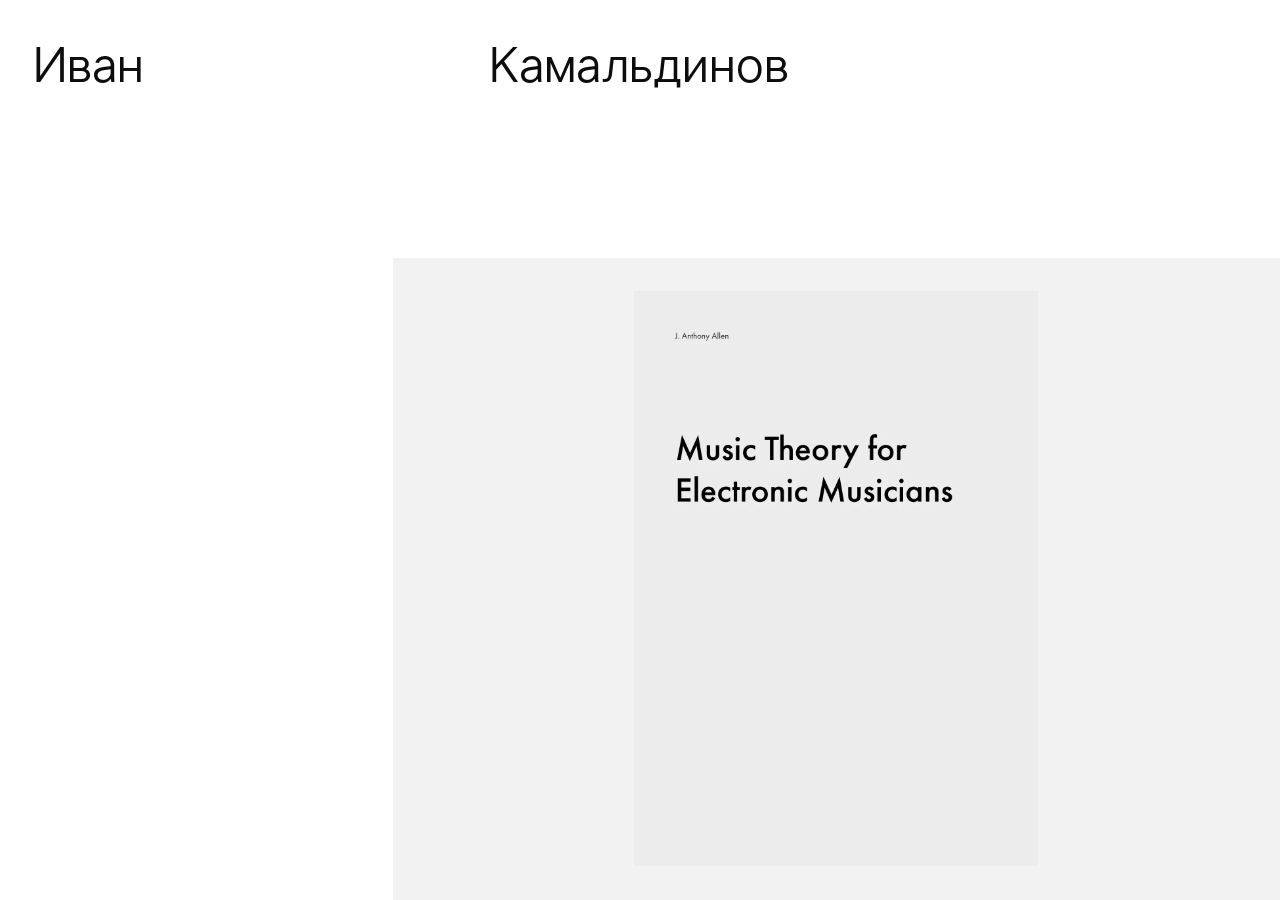
==== index.html @ c41675a8 "Refresh Popolam full-height Safari gallery layout on all devices" ====
<!doctype html>
<html lang="ru">
<head>
  <meta charset="utf-8">
  <meta name="viewport" content="width=device-width, initial-scale=1, viewport-fit=cover">
  <meta name="description" content="Иван Камальдинов — коммуникационный дизайнер. Реклама, айдентика, издания и презентации.">
  <meta name="theme-color" content="#ffffff">
  <title>Иван Камальдинов — портфолио</title>
  <link rel="preload" href="./fonts/LTSuperior-Regular.otf" as="font" type="font/otf" crossorigin>
  <link rel="stylesheet" href="./portfolio.css?v=blend-1">
  <link rel="stylesheet" href="./brandbooks.css?v=1">
  <link rel="stylesheet" href="./opening.css?v=contrast-2">
  <link rel="stylesheet" href="./gallery-transitions.css?v=popolam-fullpage-1">
  <script type="module" src="./portfolio.js?v=popolam-code-2"></script>
</head>
<body>
  <main class="portfolio" id="portfolio" data-view="home" data-opening="reel">
    <figure class="image-field" aria-label="Изображения проектов">
      <div class="opening-reel" aria-hidden="true"></div>
      <div class="gallery-progress" aria-hidden="true"><div class="gallery-progress-fill"></div></div>
    </figure>
    <header>
      <h1 class="name"><span class="given-name"><span>Иван</span></span> <span class="family-name"><span>Камальдинов</span></span></h1>
      <h1 class="project-title" id="project-title" tabindex="-1" inert></h1>
      <div class="top-action">
        <button class="cv-button" type="button" aria-haspopup="dialog" aria-controls="cv"><span>CV</span></button>
        <button class="detail-back" type="button" data-back inert>Назад</button>
      </div>
    </header>
    <p class="intro" id="intro">Коммуникационный дизайнер с опытом работы более 15 лет. Разрабатываю рекламу, айдентику, цифровые и печатные продукты.
Визуальный стиль, иерархия и системы, которые работают на любых носителях — от книжного разворота до рекламного щита.</p>

    <div class="caption" id="caption">
      <a class="caption-link" id="caption-link" hidden>
        <span id="slide-category"></span>
        <span id="slide-title"></span>
      </a>
    </div>
    <div class="carousel-controls" aria-label="Карусель">
      <div class="slide-counter" role="status" aria-live="polite" aria-atomic="true" aria-label="Номер изображения">
        <span class="counter-window"><span class="counter-number">01</span></span><span class="counter-divider">/</span><span class="counter-total">15</span>
      </div>
      <div class="carousel-arrows">
        <button type="button" data-step="-1" aria-label="Предыдущее изображение">←</button>
        <button type="button" data-step="1" aria-label="Следующее изображение">→</button>
      </div>
    </div>
    <span id="slide-status" class="visually-hidden" aria-live="polite"></span>

    <nav class="categories menu" id="categories" aria-label="Разделы портфолио"></nav>
    <nav class="formats menu" id="formats" aria-label="Форматы" inert></nav>
    <nav class="projects menu" id="projects" aria-label="Проекты" inert></nav>
    <div class="project-info" id="project-info" inert>
      <p id="project-description"></p>
      <a id="project-source" target="_blank" rel="noopener noreferrer" hidden>Открыть оригинал ↗</a>
    </div>
    <section id="brandbook" class="brandbook" aria-label="Страницы брендбука" hidden>
      <div class="book-stage">
        <button type="button" class="book-neighbor" data-book-step="-1" aria-label="Предыдущая страница"><span aria-hidden="true">←</span></button>
        <button type="button" class="book-page" aria-label="Увеличить страницу"></button>
        <button type="button" class="book-neighbor" data-book-step="1" aria-label="Следующая страница"><span aria-hidden="true">→</span></button>
      </div>
      <div class="book-tools">
        <output class="book-counter" aria-label="Страница" aria-live="polite"></output>
        <button class="book-enlarge" type="button">Увеличить ↗</button>
      </div>
      <nav class="book-strip" aria-label="Все страницы брендбука"></nav>
    </section>
  </main>

  <dialog class="book-zoom" id="book-zoom" aria-label="Увеличенная страница">
    <form method="dialog"><button type="submit" autofocus>Закрыть ×</button></form>
  </dialog>

  <dialog id="cv" aria-labelledby="cv-title">
    <h2 id="cv-title">Иван Камальдинов</h2>
    <p>Коммуникационный дизайнер. Более 15 лет в дизайне.</p>
    <p>Айдентика, наружная и цифровая реклама, издания, презентации.</p>
    <form method="dialog"><button type="submit" autofocus>Закрыть</button></form>
  </dialog>
</body>
</html>
---- portfolio.css ----
@font-face {
  font-family: 'LT Superior';
  src: url('./fonts/LTSuperior-Regular.otf') format('opentype');
  font-weight: 400;
  font-display: swap;
}

:root {
  color-scheme: light;
  font-family: 'LT Superior', Arial, sans-serif;
  color: #0d0d0d;
  background: #fff;
  --ease: cubic-bezier(.22, 1, .36, 1);
  --move: 760ms var(--ease);
  --fade: 560ms ease;
}

*, *::before, *::after { box-sizing: border-box; }
html, body { margin: 0; width: 100%; height: 100%; overflow: hidden; }
h1, h2, p, figure { margin: 0; }
button, a { color: inherit; font: inherit; }
button {
  padding: 0;
  border: 0;
  background: none;
}
button, a[href] { cursor: pointer; -webkit-tap-highlight-color: transparent; }
html[data-input="touch"] :focus-visible { outline: none; }
:focus-visible { outline: 1px solid currentColor; outline-offset: 3px; }

.portfolio {
  --gutter: 2.604167%;
  --second: 8.984375%;
  --surname: 49.92%;
  --right: 91.796875%;
  --header-y: 4.62963%;
  --intro-y: 35.324074%;
  --nav-y: 66.064815%;
  --column: 5.598958%;
  --projects-width: 11.953125%;
  --format-shift: -6.380208vw;
  --intro-width: 18.333333%;
  --shift: clamp(18px, 3vw, 100px);
  position: relative;
  isolation: isolate;
  width: 100%;
  height: 100dvh;
  overflow: clip;
  font-size: min(.625vw, 1.111111dvh);
  line-height: 1.2;
}

.image-field {
  position: absolute;
  z-index: -1;
  inset: 28.703704% 0 0 30.729167%;
  overflow: hidden;
  background: #f2f2f2;
  transition: inset 1000ms var(--ease);
}
.slide {
  position: absolute;
  inset: 0;
  width: 100%;
  height: 100%;
  opacity: 0;
  transition: opacity 1200ms ease;
}
.slide.is-current { opacity: 1; z-index: 1; }
.project-cover {
  --media-inset: clamp(16px, 2.604167vw, 100px);
  display: grid;
  place-items: center;
  isolation: isolate;
  overflow: hidden;
  padding: var(--media-inset);
  background: #f2f2f2;
}
/* Mirror the mobile treatment on desktop: every project paints a soft,
   edge-to-edge enlarged version of its own artwork behind the real cover. */
.project-cover::before {
  content: '';
  position: absolute;
  z-index: 0;
  inset: -32px;
  pointer-events: none;
  background: var(--preview) center / cover no-repeat;
  filter: blur(32px) brightness(.88) saturate(.83);
  transform: scale(1.04);
}
.project-cover img {
  display: block;
  width: 100%;
  height: 100%;
  min-width: 0;
  min-height: 0;
  object-fit: contain;
  position: relative;
  z-index: 1;
}
.color-slide { background-color: #f1e5d6; }
.slide[data-category="advertising"] { background-color: #dce8f9; }
.slide[data-category="identity"] { background-color: #eadff5; }
.slide[data-category="editions"] { background-color: #e7ead6; }
.slide[data-category="presentations"] { background-color: #f4dfcf; }
.slide[data-category="pets"] { background-color: #f6e1e8; }
.image-field::after {
  position: absolute;
  z-index: 2;
  inset: 0;
  pointer-events: none;
  content: '';
  background: linear-gradient(90deg, rgb(255 255 255 / .93), transparent 70%),
    linear-gradient(180deg, rgb(255 255 255 / .74), transparent 28%);
  opacity: 0;
  transition: opacity var(--move);
}
[data-view="detail"] .image-field { inset: 0; }
[data-view="detail"] .image-field:has(.project-cover.is-current)::after { opacity: 1; }

.name, .project-title, .top-action {
  font-size: min(3.90625vw, 6.944444dvh);
  line-height: 1.13;
  font-weight: 400;
}
.given-name, .family-name, .project-title, .top-action {
  position: absolute;
  top: var(--header-y);
}
.given-name { left: var(--gutter); }
.family-name { left: var(--surname); text-align: center; translate: -50% 0; }
.top-action { right: var(--gutter); }
.top-action button {
  display: block;
  text-decoration: underline;
  text-decoration-thickness: .045em;
  text-underline-offset: .12em;
}
.cv-button span { text-decoration: underline; text-decoration-thickness: .045em; text-underline-offset: .12em; }
.detail-back { position: absolute; top: 0; right: 0; }
.project-title {
  left: var(--gutter);
  right: 21.71875%;
  font-size: min(3.90625vw, 6.944444dvh);
  overflow-wrap: anywhere;
}
.name, .cv-button, .intro, .caption, .carousel-controls, .menu, .project-title, .project-info, .detail-back {
  transition: transform var(--move), opacity var(--fade);
}
.given-name span, .family-name span, .cv-button span { display: inline-block; }
[data-starting] .given-name span, [data-starting] .family-name span, [data-starting] .cv-button span {
  animation: reveal-heading 1200ms var(--ease) both;
}
[data-starting] .family-name span { animation-delay: 350ms; }
[data-starting] .cv-button span { animation-delay: 700ms; }
@keyframes reveal-heading {
  from { opacity: 0; transform: translateX(var(--shift)); }
  to { opacity: 1; transform: translateX(0); }
}

.intro, .caption, .carousel-controls, .menu, .project-info {
  position: absolute;
  font-size: inherit;
}
.intro, .project-info { width: var(--intro-width); left: var(--gutter); }
.intro { top: var(--intro-y); }
.intro-mobile-copy { display: none; }
[data-advertising-list] .intro { white-space: pre-line; }
.caption {
  top: var(--intro-y);
  left: var(--right);
  right: var(--gutter);
  overflow-wrap: anywhere;
}
.caption span { display: block; }
.caption-link { text-decoration: none; }
.carousel-controls {
  top: var(--nav-y);
  left: var(--right);
  display: flex;
  align-items: center;
  gap: .22em;
}
.carousel-controls button {
  display: grid;
  place-items: center;
  min-height: 1.2em;
  min-width: 1.1em;
  transition: opacity 180ms ease;
}
.carousel-controls button:enabled:hover { opacity: .55; }
.carousel-controls button:disabled { cursor: default; }

.menu, .project-info {
  top: var(--nav-y);
  bottom: 4.62963%;
  overflow: auto;
  scrollbar-width: none;
  overscroll-behavior: contain;
}
.menu::-webkit-scrollbar, .project-info::-webkit-scrollbar { display: none; }
.menu { display: flex; flex-direction: column; align-items: flex-start; width: var(--column); }
.menu a, .menu button {
  display: block;
  flex: none;
  text-align: left;
  text-decoration: none;
  max-width: 100%;
  overflow-wrap: anywhere;
}
.menu a {
  text-decoration: underline;
  text-decoration-color: transparent;
  text-decoration-thickness: max(1px, .022em);
  text-underline-offset: .16em;
  transition: text-decoration-color 240ms ease, color 240ms ease;
}
.menu a:hover, .menu a:focus-visible, .menu a[aria-current] { text-decoration-color: currentColor; }
.menu .section-back {
  opacity: 0;
  transform: translateX(var(--shift));
  transition: opacity var(--fade), transform var(--move), text-decoration-color 240ms ease;
}
[data-view="projects"] .section-back { opacity: 1; transform: translateX(0); }
.menu :focus-visible { outline-offset: -1px; }
.categories { left: var(--gutter); }
.formats, .projects { left: var(--second); }
.projects { width: var(--projects-width); }
.project-info { left: var(--gutter); }
.project-info a { display: inline-block; margin-top: .4em; text-underline-offset: .14em; }

[inert] { pointer-events: none; }
[hidden] { display: none !important; }

.formats, .projects, .project-info, .project-title, .detail-back {
  opacity: 0;
  transform: translateX(var(--shift));
}
[data-view="formats"] .formats, [data-view="projects"] .projects,
[data-view="detail"] .project-info, [data-view="detail"] .project-title, [data-view="detail"] .detail-back {
  opacity: 1;
  transform: translateX(0);
}
[data-view="projects"]:not([data-direct]) .categories, [data-view="detail"] .categories {
  opacity: 0;
  transform: translateX(-130%);
}
[data-view="projects"] .formats {
  opacity: 1;
  transform: translateX(var(--format-shift));
}
[data-view="detail"] .formats, [data-view="detail"] .projects {
  opacity: 0;
  transform: translateX(calc(-1 * var(--second) - 110%));
}
[data-view="detail"] .name, [data-view="detail"] .cv-button, [data-view="detail"] .intro {
  opacity: 0;
  transform: translateX(calc(-1 * var(--shift)));
  pointer-events: none;
}
[data-view="detail"] .caption {
  opacity: 0;
  transform: translateX(var(--shift));
  pointer-events: none;
}
[data-view="projects"][data-direct] .formats { opacity: 0; }
.visually-hidden { position: absolute; width: 1px; height: 1px; padding: 0; overflow: hidden; clip-path: inset(50%); white-space: nowrap; }
dialog { max-width: min(90vw, 480px); padding: 1.5rem; border: 1px solid currentColor; color: inherit; }
dialog::backdrop { background: rgb(0 0 0 / .24); }
dialog h2 { font-weight: 400; margin-bottom: .65em; }
dialog button { margin-top: 1.2em; text-decoration: underline; }

@media (max-aspect-ratio: 1/1) {
  .portfolio {
    /* 390 × 844 reference. Raise the bottom menu on short screens. */
    --gutter: 5.128205%;
    --second: 51.538462%;
    --header-y: max(2.843602%, env(safe-area-inset-top));
    --intro-y: max(13.507109%, calc(env(safe-area-inset-top) + 4.65em));
    --nav-y: min(88.981043%, calc(100% - 6.25em - max(16px, env(safe-area-inset-bottom))));
    --image-top: max(24.170616%, calc(var(--intro-y) + 7.5em));
    --image-end: min(86.492891%, calc(var(--nav-y) - 1.5em));
    --caption-y: clamp(var(--image-top), 66.706161%, calc(var(--image-end) - 3.8em));
    --column: 43.333333%;
    --projects-width: 43.333333%;
    --format-shift: -46.410257vw;
    --intro-width: 89.74359%;
    font-size: clamp(11px, 3.076923vw, 16px);
    line-height: 1.25;
  }
  .name, .top-action { font-size: clamp(19px, 6.153846vw, 32px); }
  .intro-desktop-copy { display: none; }
  .intro-mobile-copy { display: inline; white-space: pre-line; }
  [data-view="detail"] {
    --nav-y: min(83.412322%, calc(100% - 6em - max(16px, env(safe-area-inset-bottom))));
    font-size: clamp(13px, 3.846154vw, 18px);
  }
  .project-title, [data-view="detail"] .top-action { font-size: clamp(22px, 7.692308vw, 40px); }
  .project-title { right: 36%; line-height: 1.2333; }
  .intro {
    white-space: normal;
    max-height: calc(var(--image-top) - var(--intro-y) - .7em);
    overflow: auto;
    scrollbar-width: none;
  }
  [data-advertising-list] .intro { white-space: normal; }
  .image-field { inset: var(--image-top) 0 calc(100% - var(--image-end)) 0; }
  .project-cover { padding: 0; }
  .project-cover::before {
    inset: -24px;
    filter: blur(20px) brightness(.92) saturate(.75);
  }
  .portfolio:not([data-view="detail"]) .project-cover img {
    position: absolute;
    inset: auto 0 0;
    width: 100%;
    height: 88%;
    object-position: center bottom;
  }
  .portfolio:not([data-view="detail"]) .project-cover[data-orientation="wide"] img {
    left: auto;
    width: 86%;
    height: 86%;
    object-fit: cover;
    object-position: left bottom;
  }
  .image-field::after {
    background: linear-gradient(0deg, rgb(255 255 255 / .95), transparent 44%, transparent 69%, rgb(255 255 255 / .8));
  }
  .caption {
    top: var(--caption-y);
    left: var(--gutter);
    right: calc(100% - var(--second) + .5em);
  }
  .carousel-controls {
    top: var(--caption-y);
    left: var(--second);
    right: auto;
    font-size: 1.25em;
    gap: .16em;
  }
  [data-view="detail"] .carousel-controls {
    top: 66.706161%;
    left: auto;
    right: var(--gutter);
    font-size: inherit;
  }
  .carousel-controls button {
    min-width: 1em;
    position: relative;
  }
  .carousel-controls button::after {
    content: '';
    position: absolute;
    inset-block: -10px;
    inset-inline: -3px;
  }
  .menu, .project-info { bottom: max(2.5%, env(safe-area-inset-bottom)); }
  [data-view="detail"] .formats, [data-view="detail"] .projects { transform: translateX(-220%); }
}

@media (prefers-reduced-motion: reduce) {
  *, *::before, *::after { animation: none !important; transition: none !important; }
}

.name { position: absolute; inset: 0; pointer-events: none; }
.slide.is-outgoing { opacity: 1; }



.project-info { white-space: pre-line; }
[data-view="projects"] .projects { transition-delay: 140ms; }
[data-view="detail"] .project-title { transition-delay: 90ms; }
[data-view="detail"] .project-info { transition-delay: 170ms; }

.caption-link, .top-action button, dialog button {
  transition: color 240ms ease;
}
.top-action button { transition: transform var(--move), opacity var(--fade), color 240ms ease; }
@media (hover: hover) {
  .caption-link[href]:hover, .top-action button:hover, dialog button:hover { color: #585858; }
}
.caption-link #slide-title {
  text-decoration: underline;
  text-decoration-color: transparent;
  text-decoration-thickness: max(1px, .022em);
  text-underline-offset: .14em;
  transition: text-decoration-color 240ms ease;
}
.caption-link[href]:hover #slide-title { text-decoration-color: currentColor; }
---- brandbooks.css ----
[data-book] .image-field,
[data-book] .carousel-controls,
[data-book] .project-info { visibility: hidden; }

[data-book] { background: #f3f2ee; }
[data-book] .project-title,
[data-book] .top-action { font-size: clamp(26px, 3.2vw, 62px); }

.brandbook {
  --page-gap: clamp(12px, 2vw, 34px);
  position: absolute;
  inset: clamp(110px, 17dvh, 180px) var(--gutter) max(24px, env(safe-area-inset-bottom));
  display: grid;
  grid-template-rows: minmax(0, 1fr) auto auto;
  gap: 14px;
  font-size: 13px;
  animation: book-arrive 520ms var(--ease) both;
}
@keyframes book-arrive {
  from { opacity: .3; transform: translateY(14px); }
  to { opacity: 1; transform: translateY(0); }
}

.book-stage {
  display: grid;
  grid-template-columns: minmax(0, .21fr) minmax(0, 1fr) minmax(0, .21fr);
  grid-template-rows: minmax(0, 1fr);
  align-items: center;
  gap: var(--page-gap);
  min-height: 0;
  touch-action: pan-y pinch-zoom;
}
.book-page {
  display: grid;
  place-items: center;
  width: 100%;
  height: 100%;
  min-height: 0;
  min-width: 0;
  cursor: zoom-in;
}
.book-page img {
  display: block;
  width: auto;
  height: auto;
  max-width: 100%;
  max-height: 100%;
  min-height: 0;
  min-width: 0;
  object-fit: contain;
  box-shadow: 0 10px 28px rgb(30 26 15 / .16);
}
.book-neighbor {
  display: grid;
  place-items: center;
  gap: 10px;
  min-width: 0;
  color: #504d43;
  opacity: .62;
  transition: opacity 220ms ease, transform 280ms var(--ease);
}
.book-neighbor:disabled { visibility: hidden; }
.book-neighbor img {
  display: block;
  width: 100%;
  height: auto;
  aspect-ratio: 116 / 82;
  object-fit: contain;
  box-shadow: 0 3px 12px rgb(30 26 15 / .14);
}
.book-neighbor span { font-size: 18px; }
.book-neighbor:focus-visible { opacity: 1; }
@media (hover: hover) and (pointer: fine) {
  .book-neighbor:enabled:hover { opacity: 1; transform: translateY(-4px); }
}

.book-tools {
  display: grid;
  grid-template-columns: 1fr auto 1fr;
  align-items: center;
  padding-top: 4px;
}
.book-counter { grid-column: 2; font-variant-numeric: tabular-nums; color: #504d43; }
.book-enlarge {
  justify-self: end;
  min-height: 28px;
  text-decoration: underline;
  text-decoration-color: #807b6d;
  text-underline-offset: .22em;
}
.book-strip {
  position: relative;
  display: flex;
  justify-content: safe center;
  gap: 8px;
  padding: 8px 4px;
  overflow: auto hidden;
  overscroll-behavior-x: contain;
  scrollbar-width: thin;
  scrollbar-color: #aaa598 transparent;
}
.book-thumb {
  flex: 0 0 min(9vw, 88px);
  aspect-ratio: 116 / 82;
  background-image: var(--thumb-sheet);
  background-position: var(--thumb-x) var(--thumb-y);
  background-size: 600% calc(var(--thumb-rows) * 100%);
  border: 1px solid #d2cfc4;
  opacity: .65;
  transition: opacity 200ms ease;
}
.book-thumb[aria-current] {
  opacity: 1;
  outline: 1px solid #29271f;
  outline-offset: 3px;
}
.book-thumb:focus-visible { opacity: 1; }
@media (hover: hover) and (pointer: fine) {
  .book-thumb:hover { opacity: 1; }
}

.book-zoom {
  position: fixed;
  inset: 12px;
  width: calc(100% - 24px);
  height: calc(100% - 24px);
  max-width: none;
  max-height: none;
  padding: 0 16px 16px;
  overflow: auto;
  overscroll-behavior: contain;
  border: 0;
  background: #f3f2ee;
}
.book-zoom form {
  position: sticky;
  top: 0;
  left: 0;
  z-index: 1;
  width: max-content;
  padding: 8px 16px 10px 0;
  background: #f3f2ee;
}
.book-zoom form button { min-height: 36px; margin: 0; }
.book-zoom img { display: block; min-width: 1100px; width: 100%; height: auto; }

@media (max-aspect-ratio: 1/1) {
  [data-book] .project-title,
  [data-book] .top-action { font-size: clamp(22px, 7vw, 40px); }
  .brandbook {
    --page-gap: 6px;
    inset-block-start: max(104px, 15dvh);
    gap: 12px;
  }
  .book-stage { grid-template-columns: minmax(0, .13fr) minmax(0, 1fr) minmax(0, .13fr); }
  .book-neighbor { gap: 6px; min-height: 44px; }
  .book-thumb { flex-basis: 66px; }
}
@media (prefers-reduced-motion: reduce) {
  .brandbook { animation: none; }
}
---- opening.css ----
/* One-pixel timing line on the upper edge of the grey gallery field.
   The same element tracks both quick intro cuts and 5-second autoplay. */
.gallery-progress {
  position: absolute;
  z-index: 8;
  inset: 0 0 auto;
  height: 1px;
  opacity: 0;
  overflow: hidden;
  pointer-events: none;
}
.image-field[data-progress="running"] .gallery-progress { opacity: 1; }
.gallery-progress-fill {
  display: block;
  position: absolute;
  inset: 0;
  background: var(--gallery-ink, #111);
  transform-origin: left center;
  transform: scaleX(0);
  will-change: transform;
}
.portfolio[data-view="detail"] .gallery-progress,
.portfolio[data-book] .gallery-progress {
  opacity: 0 !important;
}

/* Home opening: the grey canvas and contained covers shrink for exactly 3s. */
.portfolio[data-opening="reel"] .image-field {
  inset: 0;
  transition: none;
}
.portfolio[data-opening="shrinking"] .image-field {
  transition: inset 3000ms cubic-bezier(.45, 0, .22, 1);
}
.opening-reel {
  position: absolute;
  inset: 0;
  z-index: 3;
  overflow: hidden;
  background: #f2f2f2;
  pointer-events: none;
  opacity: 1;
}
.opening-reel-image {
  position: absolute;
  inset: 0;
  display: block;
  box-sizing: border-box;
  width: 100%;
  height: 100%;
  padding: clamp(16px, 2.604167vw, 100px);
  object-fit: contain;
  object-position: center;
  opacity: 0;
  transition: opacity 90ms linear;
}
.opening-reel-image.is-active { opacity: 1; }
.portfolio[data-opening="settled"] .opening-reel {
  opacity: 0;
  transition: opacity 300ms ease;
}

/* Staggered choreography: 1 Ivan, 2 surname, 3 CV,
   4 description, 5 navigation. All reveal within the same 3s. */
.portfolio[data-opening] .given-name span,
.portfolio[data-opening] .family-name span,
.portfolio[data-opening] .cv-button span {
  opacity: 0;
  transform: translate3d(var(--shift), 0, 0);
  animation: none;
  transition: opacity 670ms ease, transform 850ms var(--ease);
}
.portfolio[data-opening] .intro,
.portfolio[data-opening] .categories {
  opacity: 0;
  transform: translate3d(clamp(28px, 4vw, 100px), 0, 0);
  pointer-events: none;
  transition: opacity 670ms ease, transform 850ms var(--ease);
}
.portfolio[data-opening].opening-show-given .given-name span,
.portfolio[data-opening].opening-show-family .family-name span,
.portfolio[data-opening].opening-show-cv .cv-button span,
.portfolio[data-opening].opening-show-description .intro,
.portfolio[data-opening].opening-show-navigation .categories {
  opacity: 1;
  transform: translate3d(0, 0, 0);
  pointer-events: auto;
}

/* The gallery-only caption and arrows remain hidden until the field lands. */
.portfolio[data-opening] .caption,
.portfolio[data-opening] .carousel-controls {
  opacity: 0;
  transform: translate3d(clamp(20px, 3vw, 80px), 0, 0);
  pointer-events: none;
  transition: opacity 500ms ease, transform 650ms var(--ease);
}
.portfolio[data-opening].opening-gallery-visible .caption,
.portfolio[data-opening].opening-gallery-visible .carousel-controls {
  opacity: 1;
  transform: translate3d(0, 0, 0);
  pointer-events: auto;
}

@media (max-aspect-ratio: 1/1) {
  .portfolio[data-opening="reel"] .image-field { inset: 0; }
  .opening-reel-image {
    inset: auto 0 0;
    padding: 0;
    width: 100%;
    height: 88%;
    object-fit: contain;
    object-position: center bottom;
  }
  .opening-reel-image[data-orientation="wide"] {
    left: auto;
    width: 86%;
    height: 86%;
    object-fit: cover;
    object-position: left bottom;
  }
}
@media (prefers-reduced-motion: reduce) {
  .portfolio[data-opening] .image-field,
  .portfolio[data-opening] .opening-reel,
  .portfolio[data-opening] .opening-reel-image,
  .portfolio[data-opening] .given-name span,
  .portfolio[data-opening] .family-name span,
  .portfolio[data-opening] .cv-button span,
  .portfolio[data-opening] .intro,
  .portfolio[data-opening] .categories,
  .portfolio[data-opening] .caption,
  .portfolio[data-opening] .carousel-controls {
    animation: none !important;
    transition: none !important;
  }
}
---- gallery-transitions.css ----
/* Subtle editorial "curtain" transitions: a new cover is uncovered while
   the old artwork recedes, with the neutral gallery surface staying still. */
.image-field .slide {
  transition: none;
}
.image-field .slide.is-current { z-index: 2; opacity: 1; }
.image-field .slide.is-outgoing { z-index: 1; opacity: 1; }

/* Gallery typography follows the body text. Navigation is a true
   two-row stack: number on top, arrows on the line below. */
.carousel-controls {
  display: flex;
  flex-direction: column;
  align-items: flex-start;
  justify-content: flex-start;
  gap: 0;
  overflow: visible;
}
.carousel-controls .slide-counter {
  position: relative;
  display: flex;
  align-items: baseline;
  white-space: nowrap;
  font-family: inherit;
  font-size: 1em;
  font-weight: 400;
  line-height: 1.2;
  font-variant-numeric: tabular-nums;
  pointer-events: none;
  letter-spacing: -.015em;
}
.carousel-arrows {
  display: flex;
  align-items: center;
  justify-content: flex-start;
  gap: .28em;
  margin-top: -.20em;
  font-size: 1em;
  line-height: 1.2;
}
.carousel-arrows button {
  line-height: 1.2;
}
.counter-window {
  display: inline-grid;
  position: relative;
  width: 2.15ch;
  height: 1.2em;
  overflow: hidden;
  vertical-align: bottom;
}
.counter-number {
  grid-area: 1 / 1;
  display: block;
  white-space: nowrap;
  line-height: 1.2;
}
.counter-divider { opacity: .52; padding-inline: .10em; }
.counter-total { opacity: .52; }

/* The timing line is part of the normal gallery only, not the intro reel. */
.portfolio[data-opening] .gallery-progress,
.portfolio[data-view="detail"] .gallery-progress,
.portfolio[data-book] .gallery-progress {
  opacity: 0 !important;
}
.portfolio[data-view="detail"] .slide-counter { display: none; }

@media (max-aspect-ratio: 1/1) {
  /* Mobile used to enlarge the entire control cluster to 1.25em.
     Keep the number at body size and enlarge only the arrows. */
  .carousel-controls { font-size: 1em; gap: 0; }
  .carousel-arrows { font-size: 1em; }
}

/* Complementary difference blending produced cyan/orange lettering on
   saturated covers. Ink is now strictly neutral black or white, selected
   once per image and shared with the 1px progress line. */
.portfolio:not([data-view="detail"]) .caption,
.portfolio:not([data-view="detail"]) .carousel-controls {
  color: var(--gallery-ink, #111);
  mix-blend-mode: normal;
  transition: color 240ms ease, opacity var(--fade), transform var(--move);
}
.portfolio:not([data-view="detail"]) .counter-divider,
.portfolio:not([data-view="detail"]) .counter-total {
  opacity: 1;
}
@media (hover: hover) {
  .portfolio:not([data-view="detail"]) .caption-link[href]:hover {
    color: inherit;
  }
}

/* The long-form AI infographic has its own crop-aware layout.
   Desktop: fit the complete main robot illustration inside the gallery.
   Mobile: match the Cyber Conflict Report's visible top/side boundaries.
   Both are deliberately taller than the grey field and bleed below it. */
.image-field {
  container-type: size;
}
@media (min-aspect-ratio: 1/1) {
  .portfolio:not([data-view="detail"]) .project-cover[data-feature="ai"] > img,
  .portfolio:not([data-view="detail"]) .opening-reel-image[data-feature="ai"] {
    --media-inset: clamp(16px, 2.604167vw, 100px);
    position: absolute;
    inset: auto;
    top: var(--media-inset);
    left: 50%;
    translate: -50% 0;
    width: 50%;
    width: min(50cqw, 82cqh);
    height: auto;
    min-width: 0;
    max-width: none;
    max-height: none;
    padding: 0;
    object-fit: contain;
    object-position: center top;
  }
}
@media (max-aspect-ratio: 1/1) {
  .portfolio:not([data-view="detail"]) .project-cover[data-feature="ai"] > img,
  .portfolio:not([data-view="detail"]) .opening-reel-image[data-feature="ai"] {
    position: absolute;
    inset: auto;
    top: 12%;
    top: 12cqh;
    left: 50%;
    translate: -50% 0;
    /* Cyber Report: 88% of field height at 1353:1750 aspect. */
    width: 69%;
    width: min(100cqw, 68.04cqh);
    height: auto;
    min-width: 0;
    max-width: none;
    max-height: none;
    padding: 0;
    object-fit: contain;
    object-position: center top;
  }
}

/* Popolam full-height Safari document.
   Keep the SAME rendered browser width as the former 1624x992 mockup; only
   the screenshot/document height grows. The gallery clips the overflowing
   document, instead of scaling it to fit the grey window. */
.project-cover[data-feature="popolam"]::before {
  display: none;
}
@media (min-aspect-ratio: 1/1) {
  .portfolio:not([data-view="detail"]) .project-cover[data-feature="popolam"] > img,
  .portfolio:not([data-view="detail"]) .opening-reel-image[data-feature="popolam"] {
    --media-inset: clamp(16px, 2.604167vw, 100px);
    position: absolute;
    inset: auto;
    top: var(--media-inset);
    left: 50%;
    translate: -50% 0;
    /* Prior object-fit:contain used min(content width, content height *
       1624/992). Recreate the exact ORIGINAL scale independently of the
       new full-page image height. */
    width: 100%;
    width: min(
      calc(100cqw - 2 * var(--media-inset)),
      calc((100cqh - 2 * var(--media-inset)) * 1.637096774)
    );
    height: auto;
    max-width: none;
    max-height: none;
    padding: 0;
    object-fit: contain;
    object-position: center top;
  }
}
@media (max-aspect-ratio: 1/1) {
  .portfolio:not([data-view="detail"]) .project-cover[data-feature="popolam"] {
    padding: 0;
  }
  .portfolio:not([data-view="detail"]) .project-cover[data-feature="popolam"] > img,
  .portfolio:not([data-view="detail"]) .opening-reel-image[data-feature="popolam"] {
    position: absolute;
    inset: auto;
    left: 15%;
    top: 14%;
    top: 14cqh;
    /* Previously 86% of field height with a 1624:992 aspect ratio.
       Set that SAME width rather than 86% height, so the browser now
       extends naturally past the bottom of the gallery. */
    width: 140.80645cqh;
    height: auto;
    max-width: none;
    max-height: none;
    padding: 0;
    object-fit: contain;
    object-position: left top;
  }
}
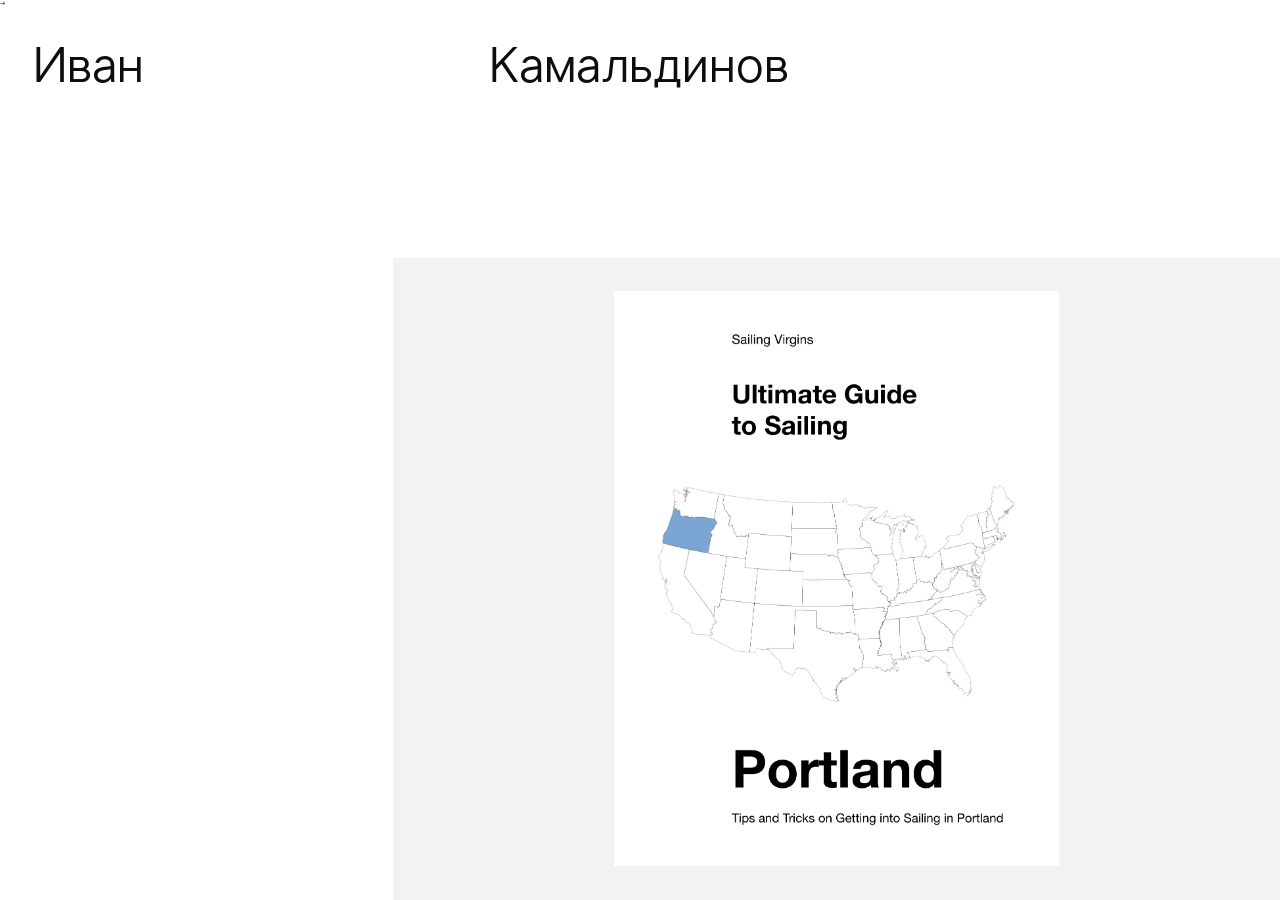
==== commit 9c313139: "Remove visible carousel arrows and make only underlined project client name a link" ====
--- a/index.html
+++ b/index.html
@@ -10,8 +10,9 @@
   <link rel="stylesheet" href="./portfolio.css?v=blend-1">
   <link rel="stylesheet" href="./brandbooks.css?v=1">
   <link rel="stylesheet" href="./opening.css?v=contrast-2">
-  <link rel="stylesheet" href="./gallery-transitions.css?v=popolam-fullpage-1">
-  <script type="module" src="./portfolio.js?v=popolam-code-2"></script>
+  <link rel="stylesheet" href="./gallery-transitions.css?v=gallery-hit-1"
+  <link rel="stylesheet" href="./gallery-interactions.css?v=1">
+  <script type="module" src="./portfolio.js?v=gallery-hit-1"></script>
 </head>
 <body>
   <main class="portfolio" id="portfolio" data-view="home" data-opening="reel">
@@ -19,6 +20,9 @@
       <div class="opening-reel" aria-hidden="true"></div>
       <div class="gallery-progress" aria-hidden="true"><div class="gallery-progress-fill"></div></div>
     </figure>
+    <div class="gallery-hitarea" id="gallery-hitarea" aria-hidden="true">
+      <span class="gallery-cursor" id="gallery-cursor" aria-hidden="true">→</span>
+    </div>
     <header>
       <h1 class="name"><span class="given-name"><span>Иван</span></span> <span class="family-name"><span>Камальдинов</span></span></h1>
       <h1 class="project-title" id="project-title" tabindex="-1" inert></h1>
@@ -31,18 +35,14 @@
 Визуальный стиль, иерархия и системы, которые работают на любых носителях — от книжного разворота до рекламного щита.</p>
 
     <div class="caption" id="caption">
+      <span id="slide-category"></span>
       <a class="caption-link" id="caption-link" hidden>
-        <span id="slide-category"></span>
         <span id="slide-title"></span>
       </a>
     </div>
     <div class="carousel-controls" aria-label="Карусель">
       <div class="slide-counter" role="status" aria-live="polite" aria-atomic="true" aria-label="Номер изображения">
         <span class="counter-window"><span class="counter-number">01</span></span><span class="counter-divider">/</span><span class="counter-total">15</span>
-      </div>
-      <div class="carousel-arrows">
-        <button type="button" data-step="-1" aria-label="Предыдущее изображение">←</button>
-        <button type="button" data-step="1" aria-label="Следующее изображение">→</button>
       </div>
     </div>
     <span id="slide-status" class="visually-hidden" aria-live="polite"></span>
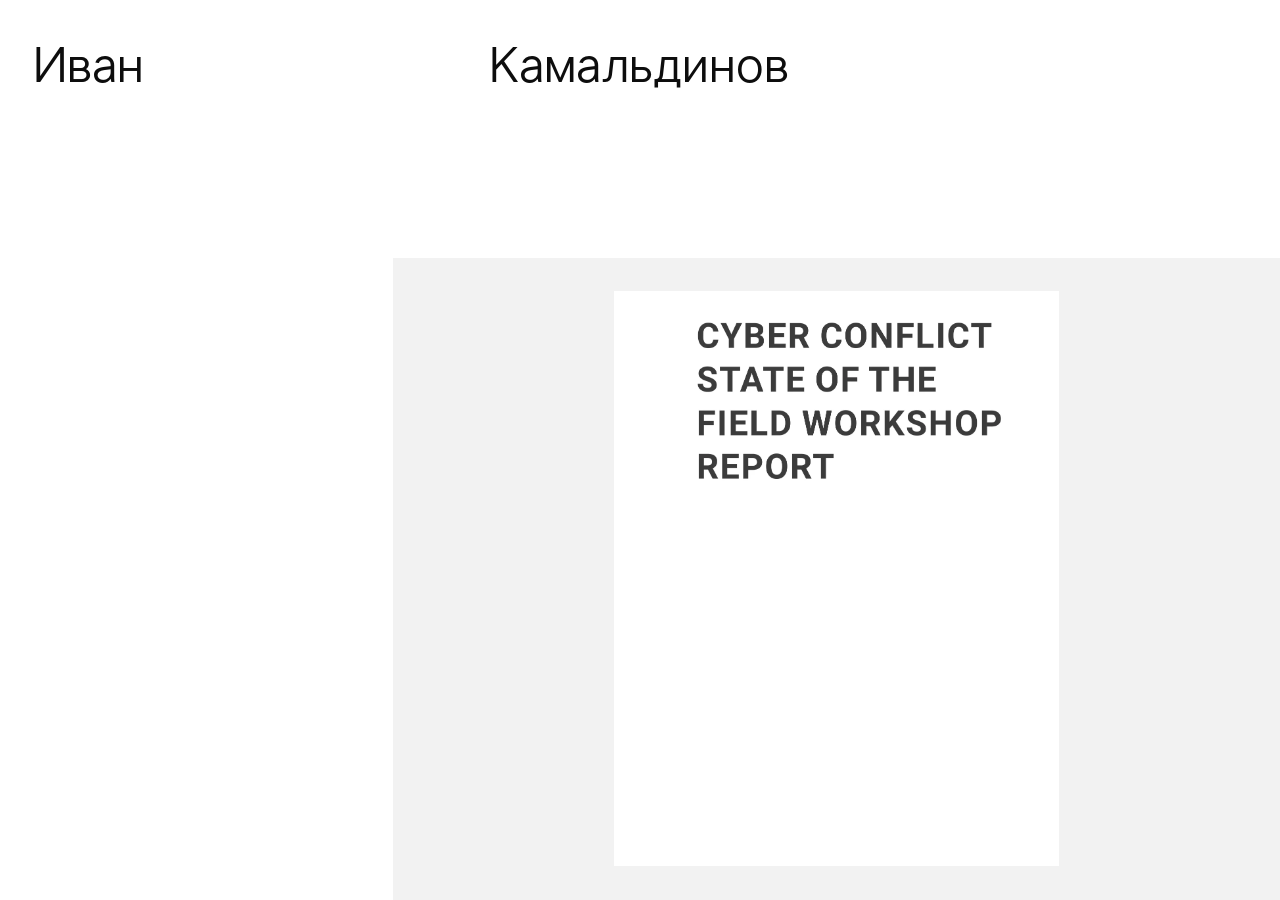
==== commit baaebe15: "Correct stylesheet markup and activate gallery gesture handlers" ====
--- a/index.html
+++ b/index.html
@@ -10,9 +10,9 @@
   <link rel="stylesheet" href="./portfolio.css?v=blend-1">
   <link rel="stylesheet" href="./brandbooks.css?v=1">
   <link rel="stylesheet" href="./opening.css?v=contrast-2">
-  <link rel="stylesheet" href="./gallery-transitions.css?v=gallery-hit-1"
+  <link rel="stylesheet" href="./gallery-transitions.css?v=gallery-hit-1">
   <link rel="stylesheet" href="./gallery-interactions.css?v=1">
-  <script type="module" src="./portfolio.js?v=gallery-hit-1"></script>
+  <script type="module" src="./portfolio.js?v=gallery-hit-2"></script>
 </head>
 <body>
   <main class="portfolio" id="portfolio" data-view="home" data-opening="reel">
--- a/gallery-transitions.css
+++ b/gallery-transitions.css
@@ -0,0 +1,198 @@
+/* Subtle editorial "curtain" transitions: a new cover is uncovered while
+   the old artwork recedes, with the neutral gallery surface staying still. */
+.image-field .slide {
+  transition: none;
+}
+.image-field .slide.is-current { z-index: 2; opacity: 1; }
+.image-field .slide.is-outgoing { z-index: 1; opacity: 1; }
+
+/* Gallery typography follows the body text. Navigation is a true
+   two-row stack: number on top, arrows on the line below. */
+.carousel-controls {
+  display: flex;
+  flex-direction: column;
+  align-items: flex-start;
+  justify-content: flex-start;
+  gap: 0;
+  overflow: visible;
+}
+.carousel-controls .slide-counter {
+  position: relative;
+  display: flex;
+  align-items: baseline;
+  white-space: nowrap;
+  font-family: inherit;
+  font-size: 1em;
+  font-weight: 400;
+  line-height: 1.2;
+  font-variant-numeric: tabular-nums;
+  pointer-events: none;
+  letter-spacing: -.015em;
+}
+.carousel-arrows {
+  display: flex;
+  align-items: center;
+  justify-content: flex-start;
+  gap: .28em;
+  margin-top: -.20em;
+  font-size: 1em;
+  line-height: 1.2;
+}
+.carousel-arrows button {
+  line-height: 1.2;
+}
+.counter-window {
+  display: inline-grid;
+  position: relative;
+  width: 2.15ch;
+  height: 1.2em;
+  overflow: hidden;
+  vertical-align: bottom;
+}
+.counter-number {
+  grid-area: 1 / 1;
+  display: block;
+  white-space: nowrap;
+  line-height: 1.2;
+}
+.counter-divider { opacity: .52; padding-inline: .10em; }
+.counter-total { opacity: .52; }
+
+/* The timing line is part of the normal gallery only, not the intro reel. */
+.portfolio[data-opening] .gallery-progress,
+.portfolio[data-view="detail"] .gallery-progress,
+.portfolio[data-book] .gallery-progress {
+  opacity: 0 !important;
+}
+.portfolio[data-view="detail"] .slide-counter { display: none; }
+
+@media (max-aspect-ratio: 1/1) {
+  /* Mobile used to enlarge the entire control cluster to 1.25em.
+     Keep the number at body size and enlarge only the arrows. */
+  .carousel-controls { font-size: 1em; gap: 0; }
+  .carousel-arrows { font-size: 1em; }
+}
+
+/* Complementary difference blending produced cyan/orange lettering on
+   saturated covers. Ink is now strictly neutral black or white, selected
+   once per image and shared with the 1px progress line. */
+.portfolio:not([data-view="detail"]) .caption,
+.portfolio:not([data-view="detail"]) .carousel-controls {
+  color: var(--gallery-ink, #111);
+  mix-blend-mode: normal;
+  transition: color 240ms ease, opacity var(--fade), transform var(--move);
+}
+.portfolio:not([data-view="detail"]) .counter-divider,
+.portfolio:not([data-view="detail"]) .counter-total {
+  opacity: 1;
+}
+@media (hover: hover) {
+  .portfolio:not([data-view="detail"]) .caption-link[href]:hover {
+    color: inherit;
+  }
+}
+
+/* The long-form AI infographic has its own crop-aware layout.
+   Desktop: fit the complete main robot illustration inside the gallery.
+   Mobile: match the Cyber Conflict Report's visible top/side boundaries.
+   Both are deliberately taller than the grey field and bleed below it. */
+.image-field {
+  container-type: size;
+}
+@media (min-aspect-ratio: 1/1) {
+  .portfolio:not([data-view="detail"]) .project-cover[data-feature="ai"] > img,
+  .portfolio:not([data-view="detail"]) .opening-reel-image[data-feature="ai"] {
+    --media-inset: clamp(16px, 2.604167vw, 100px);
+    position: absolute;
+    inset: auto;
+    top: var(--media-inset);
+    left: 50%;
+    translate: -50% 0;
+    width: 50%;
+    width: min(50cqw, 82cqh);
+    height: auto;
+    min-width: 0;
+    max-width: none;
+    max-height: none;
+    padding: 0;
+    object-fit: contain;
+    object-position: center top;
+  }
+}
+@media (max-aspect-ratio: 1/1) {
+  .portfolio:not([data-view="detail"]) .project-cover[data-feature="ai"] > img,
+  .portfolio:not([data-view="detail"]) .opening-reel-image[data-feature="ai"] {
+    position: absolute;
+    inset: auto;
+    top: 12%;
+    top: 12cqh;
+    left: 50%;
+    translate: -50% 0;
+    /* Cyber Report: 88% of field height at 1353:1750 aspect. */
+    width: 69%;
+    width: min(100cqw, 68.04cqh);
+    height: auto;
+    min-width: 0;
+    max-width: none;
+    max-height: none;
+    padding: 0;
+    object-fit: contain;
+    object-position: center top;
+  }
+}
+
+/* Popolam full-height Safari document.
+   Keep the SAME rendered browser width as the former 1624x992 mockup; only
+   the screenshot/document height grows. The gallery clips the overflowing
+   document, instead of scaling it to fit the grey window. */
+.project-cover[data-feature="popolam"]::before {
+  display: none;
+}
+@media (min-aspect-ratio: 1/1) {
+  .portfolio:not([data-view="detail"]) .project-cover[data-feature="popolam"] > img,
+  .portfolio:not([data-view="detail"]) .opening-reel-image[data-feature="popolam"] {
+    --media-inset: clamp(16px, 2.604167vw, 100px);
+    position: absolute;
+    inset: auto;
+    top: var(--media-inset);
+    left: 50%;
+    translate: -50% 0;
+    /* Prior object-fit:contain used min(content width, content height *
+       1624/992). Recreate the exact ORIGINAL scale independently of the
+       new full-page image height. */
+    width: 100%;
+    width: min(
+      calc(100cqw - 2 * var(--media-inset)),
+      calc((100cqh - 2 * var(--media-inset)) * 1.637096774)
+    );
+    height: auto;
+    max-width: none;
+    max-height: none;
+    padding: 0;
+    object-fit: contain;
+    object-position: center top;
+  }
+}
+@media (max-aspect-ratio: 1/1) {
+  .portfolio:not([data-view="detail"]) .project-cover[data-feature="popolam"] {
+    padding: 0;
+  }
+  .portfolio:not([data-view="detail"]) .project-cover[data-feature="popolam"] > img,
+  .portfolio:not([data-view="detail"]) .opening-reel-image[data-feature="popolam"] {
+    position: absolute;
+    inset: auto;
+    left: 15%;
+    top: 14%;
+    top: 14cqh;
+    /* Previously 86% of field height with a 1624:992 aspect ratio.
+       Set that SAME width rather than 86% height, so the browser now
+       extends naturally past the bottom of the gallery. */
+    width: 140.80645cqh;
+    height: auto;
+    max-width: none;
+    max-height: none;
+    padding: 0;
+    object-fit: contain;
+    object-position: left top;
+  }
+}
--- a/gallery-interactions.css
+++ b/gallery-interactions.css
@@ -0,0 +1,82 @@
+/* Direct artwork navigation: a transparent interaction plane occupies
+   precisely the grey gallery, but never covers the editorial links or menu. */
+.gallery-hitarea {
+  position: absolute;
+  inset: 28.703704% 0 0 30.729167%;
+  z-index: 1;
+  overflow: hidden;
+  cursor: none;
+  touch-action: pan-y;
+  user-select: none;
+  -webkit-user-select: none;
+}
+.gallery-hitarea[data-dragging] {
+  cursor: grabbing;
+}
+.gallery-cursor {
+  position: absolute;
+  z-index: 1;
+  left: var(--cursor-x, 50%);
+  top: var(--cursor-y, 50%);
+  transform: translate(-50%, -50%);
+  font-family: inherit;
+  font-size: clamp(30px, 3vw, 52px);
+  font-weight: 400;
+  line-height: 1;
+  color: var(--gallery-ink, #111);
+  opacity: 0;
+  pointer-events: none;
+  white-space: nowrap;
+}
+@media (hover: hover) and (pointer: fine) {
+  .gallery-hitarea[data-hover] .gallery-cursor { opacity: 1; }
+}
+.portfolio[data-opening] .gallery-hitarea,
+.portfolio[data-view="detail"] .gallery-hitarea,
+.portfolio[data-book] .gallery-hitarea {
+  visibility: hidden;
+  pointer-events: none;
+}
+.portfolio > .caption,
+.portfolio > .carousel-controls,
+.portfolio > .intro,
+.portfolio > .menu,
+.portfolio > .project-info,
+.portfolio > .brandbook,
+.portfolio .top-action,
+.portfolio .name,
+.portfolio .project-title {
+  z-index: 3;
+}
+/* During a swipe the old artwork moves with the pointer, showing the
+   upcoming cover underneath. The entire gallery still clips the edges. */
+.image-field .slide.is-peek {
+  opacity: 1;
+  z-index: 1;
+}
+.image-field .slide.is-current {
+  z-index: 2;
+}
+/* Only the project/client name is a route. Its permanent underline
+   distinguishes it from the category and from the clickable image area. */
+.caption #slide-title {
+  text-decoration: underline;
+  text-decoration-color: currentColor;
+  text-decoration-thickness: max(1px, .022em);
+  text-underline-offset: .16em;
+}
+.caption .caption-link {
+  text-decoration: none;
+}
+@media (max-aspect-ratio: 1/1) {
+  .gallery-hitarea {
+    inset: var(--image-top) 0 calc(100% - var(--image-end)) 0;
+  }
+}
+@media (hover: none), (pointer: coarse) {
+  .gallery-hitarea { cursor: auto; }
+  .gallery-cursor { display: none; }
+}
+@media (prefers-reduced-motion: reduce) {
+  .gallery-cursor { transition: none !important; }
+}
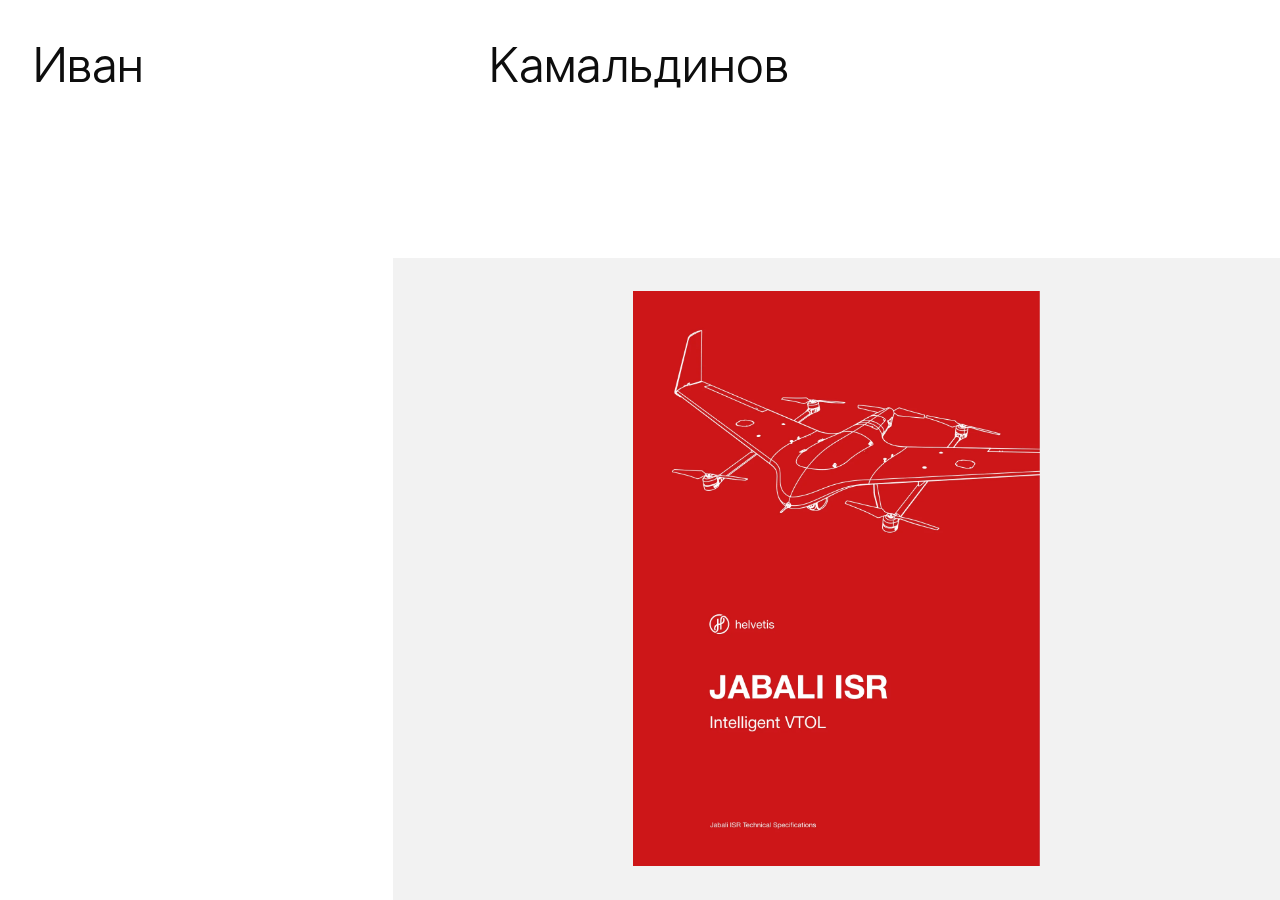
==== commit a0f567cf: "Reload smaller LT Superior cursor and seamless swipe interaction on all devices" ====
--- a/index.html
+++ b/index.html
@@ -11,8 +11,8 @@
   <link rel="stylesheet" href="./brandbooks.css?v=1">
   <link rel="stylesheet" href="./opening.css?v=contrast-2">
   <link rel="stylesheet" href="./gallery-transitions.css?v=gallery-hit-1">
-  <link rel="stylesheet" href="./gallery-interactions.css?v=1">
-  <script type="module" src="./portfolio.js?v=gallery-hit-2"></script>
+  <link rel="stylesheet" href="./gallery-interactions.css?v=2">
+  <script type="module" src="./portfolio.js?v=gallery-swipe-3"></script>
 </head>
 <body>
   <main class="portfolio" id="portfolio" data-view="home" data-opening="reel">
--- a/gallery-interactions.css
+++ b/gallery-interactions.css
@@ -19,8 +19,8 @@
   left: var(--cursor-x, 50%);
   top: var(--cursor-y, 50%);
   transform: translate(-50%, -50%);
-  font-family: inherit;
-  font-size: clamp(30px, 3vw, 52px);
+  font-family: 'LT Superior', Arial, sans-serif;
+  font-size: clamp(15px, 1.5vw, 26px);
   font-weight: 400;
   line-height: 1;
   color: var(--gallery-ink, #111);
@@ -57,6 +57,13 @@
 .image-field .slide.is-current {
   z-index: 2;
 }
+/* On release, the manually dragged cover continues moving from its current
+   offset instead of snapping home and replaying the curtain transition. */
+.image-field .slide.is-swipe-outgoing {
+  opacity: 1;
+  z-index: 4;
+  will-change: transform;
+}
 /* Only the project/client name is a route. Its permanent underline
    distinguishes it from the category and from the clickable image area. */
 .caption #slide-title {
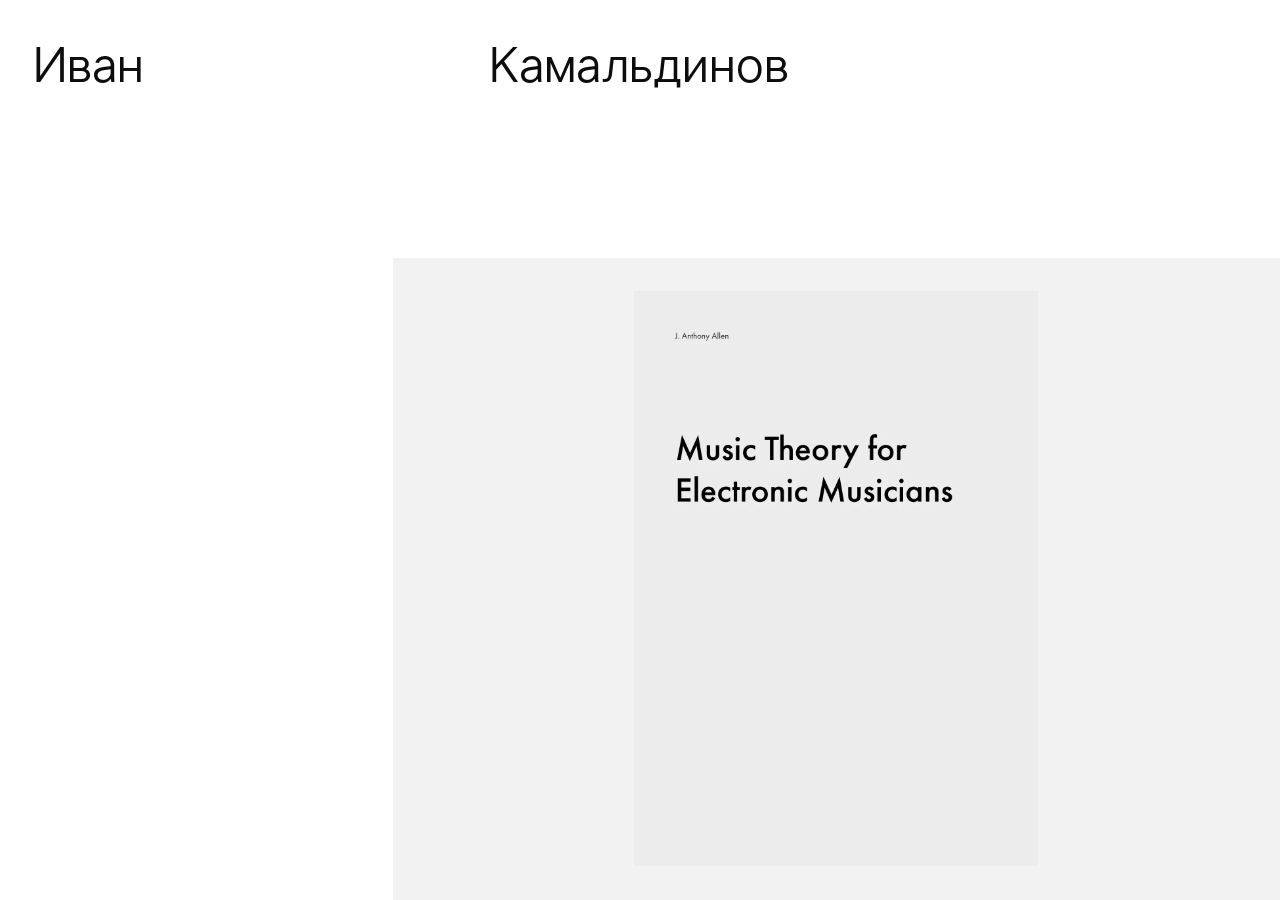
==== commit 6a0fc5bb: "Add editorial A5 brandbook case" ====
--- a/index.html
+++ b/index.html
@@ -9,10 +9,11 @@
   <link rel="preload" href="./fonts/LTSuperior-Regular.otf" as="font" type="font/otf" crossorigin>
   <link rel="stylesheet" href="./portfolio.css?v=blend-1">
   <link rel="stylesheet" href="./brandbooks.css?v=1">
+  <link rel="stylesheet" href="./a5-case.css?v=1">
   <link rel="stylesheet" href="./opening.css?v=contrast-2">
   <link rel="stylesheet" href="./gallery-transitions.css?v=gallery-hit-1">
   <link rel="stylesheet" href="./gallery-interactions.css?v=2">
-  <script type="module" src="./portfolio.js?v=gallery-swipe-3"></script>
+  <script type="module" src="./portfolio.js?v=a5-case-1"></script>
 </head>
 <body>
   <main class="portfolio" id="portfolio" data-view="home" data-opening="reel">
@@ -66,7 +67,17 @@
       </div>
       <nav class="book-strip" aria-label="Все страницы брендбука"></nav>
     </section>
+    <section class="a5-case" id="a5-case" aria-label="A5. Фирменный стиль" hidden></section>
   </main>
+  <dialog id="a5-zoom" class="a5-zoom" aria-label="Страница руководства A5">
+    <form method="dialog">
+      <button value="close">Закрыть ×</button>
+      <button type="button" data-a5-zoom="-1" aria-label="Предыдущая страница">←</button>
+      <button type="button" data-a5-zoom="1" aria-label="Следующая страница">→</button>
+      <output class="a5-zoom-label" aria-live="polite"></output>
+    </form>
+    <img alt="">
+  </dialog>
 
   <dialog class="book-zoom" id="book-zoom" aria-label="Увеличенная страница">
     <form method="dialog"><button type="submit" autofocus>Закрыть ×</button></form>
--- a/a5-case.css
+++ b/a5-case.css
@@ -0,0 +1,162 @@
+[data-a5] > :not(.a5-case) { visibility: hidden; }
+.a5-case {
+  --a5-gap: clamp(8px, .78125vw, 30px);
+  --a5-margin: 2.604167%;
+  --a5-paper: #f7f5f2;
+  --a5-ink: #262321;
+  --a5-line: #cec6bd;
+  position: absolute;
+  inset: 0;
+  overflow: auto;
+  overscroll-behavior: contain;
+  color: var(--a5-ink);
+  background: var(--a5-paper);
+  font-size: clamp(13px, 1.12vw, 19px);
+  line-height: 1.35;
+  scrollbar-color: #9c8f81 var(--a5-paper);
+}
+.a5-grid {
+  display: grid;
+  grid-template-columns: repeat(15, minmax(0, 1fr));
+  column-gap: var(--a5-gap);
+  padding-inline: var(--a5-margin);
+}
+.a5-top {
+  position: sticky;
+  top: 0;
+  z-index: 2;
+  background: var(--a5-paper);
+  border-bottom: 1px solid var(--a5-line);
+}
+.a5-top-grid { align-items: center; min-height: 64px; }
+.a5-back { grid-column: 1 / 5; justify-self: start; min-height: 44px; }
+.a5-top nav {
+  grid-column: 6 / -1;
+  display: flex;
+  justify-content: flex-end;
+  gap: clamp(18px, 4vw, 70px);
+}
+.a5-top nav button { min-height: 44px; }
+.a5-top button:hover,
+.a5-top button[aria-current] { text-decoration: underline; text-underline-offset: .24em; }
+.a5-hero {
+  align-items: end;
+  padding-block: clamp(44px, 8vw, 124px) clamp(64px, 11vw, 150px);
+}
+.a5-title { grid-column: 1 / 5; align-self: start; }
+.a5-title h1 {
+  margin: -.025em 0 .045em;
+  font-size: clamp(6rem, 14vw, 16rem);
+  font-weight: 400;
+  line-height: .96;
+  letter-spacing: -.045em;
+}
+.a5-title p:last-child { max-width: 18ch; }
+.a5-cover { grid-column: 6 / -1; }
+.a5-page { min-width: 0; }
+.a5-page-open { display: block; width: 100%; cursor: zoom-in; overflow: clip; }
+.a5-page img {
+  display: block;
+  width: 100%;
+  height: auto;
+  aspect-ratio: 1900 / 1343;
+  object-fit: contain;
+  background: #ece8e3;
+  transition: transform 300ms var(--ease);
+}
+@media (hover: hover) {
+  .a5-page-open:hover img { transform: scale(1.012); }
+}
+.a5-page figcaption {
+  display: flex;
+  justify-content: space-between;
+  gap: 16px;
+  padding-top: 10px;
+  color: #514740;
+}
+.a5-page figcaption span:last-child { flex: none; font-variant-numeric: tabular-nums; }
+.a5-chapter {
+  row-gap: clamp(25px, 5.2vw, 84px);
+  padding-block: clamp(32px, 6.5vw, 108px) clamp(50px, 9vw, 128px);
+  border-top: 1px solid var(--a5-line);
+  scroll-margin-top: 65px;
+}
+.a5-chapter h2 {
+  grid-column: 1 / -1;
+  font-size: clamp(34px, 5.5vw, 88px);
+  line-height: 1;
+  letter-spacing: -.035em;
+  font-weight: 400;
+}
+.a5-chapter .a5-page { grid-column: span 7; }
+.a5-chapter .a5-page:nth-of-type(even) { grid-column: 9 / -1; }
+.a5-palette {
+  grid-column: 1 / -1;
+  display: grid;
+  grid-template-columns: repeat(15, minmax(0, 1fr));
+  gap: var(--a5-gap);
+}
+.a5-sample {
+  grid-column: 1 / 11;
+  display: grid;
+  gap: 14px;
+  min-height: 245px;
+  padding: clamp(15px, 3.1vw, 50px);
+  background: var(--sample);
+  color: var(--sample-ink);
+  transition: background-color 280ms ease, color 280ms ease;
+}
+.a5-sample span { align-self: end; font-size: clamp(72px, 14vw, 170px); line-height: .9; letter-spacing: -.045em; }
+.a5-swatches { grid-column: 12 / -1; display: grid; }
+.a5-swatches button {
+  display: flex;
+  justify-content: space-between;
+  align-items: center;
+  gap: 6px;
+  min-height: 44px;
+  padding: 4px 6px 4px 12px;
+  border-bottom: 1px solid var(--a5-line);
+  border-left: 12px solid var(--swatch);
+  font-variant-numeric: tabular-nums;
+  text-align: left;
+}
+.a5-swatches button[aria-pressed="true"] { background: #ece6de; }
+
+.a5-zoom {
+  width: min(100% - 24px, 1900px);
+  height: calc(100% - 24px);
+  max-width: none;
+  max-height: none;
+  overflow: auto;
+  padding: 0 16px 16px;
+  background: #f7f5f2;
+  border: 0;
+}
+.a5-zoom form {
+  position: sticky;
+  top: 0;
+  left: 0;
+  display: flex;
+  flex-wrap: wrap;
+  gap: 0 16px;
+  align-items: center;
+  background: #f7f5f2;
+}
+.a5-zoom form button { min-width: 44px; min-height: 44px; margin: 0; }
+.a5-zoom form button:disabled { opacity: .45; cursor: default; }
+.a5-zoom-label { margin-left: auto; font-variant-numeric: tabular-nums; }
+.a5-zoom img { display: block; width: 100%; min-width: 1050px; height: auto; }
+
+@media (max-width: 760px) {
+  .a5-case { --a5-margin: 5.128205%; }
+  .a5-grid, .a5-palette { grid-template-columns: repeat(6, minmax(0, 1fr)); }
+  .a5-top-grid { min-height: 48px; }
+  .a5-back { grid-column: 1 / 2; white-space: nowrap; }
+  .a5-top nav { grid-column: 2 / -1; gap: clamp(8px, 2vw, 15px); }
+  .a5-top nav button { white-space: nowrap; }
+  .a5-title, .a5-cover, .a5-chapter .a5-page, .a5-chapter .a5-page:nth-of-type(even),
+  .a5-sample, .a5-swatches { grid-column: 1 / -1; }
+  .a5-hero { row-gap: 25px; }
+  .a5-chapter { scroll-margin-top: 49px; }
+  .a5-sample { min-height: 175px; }
+}
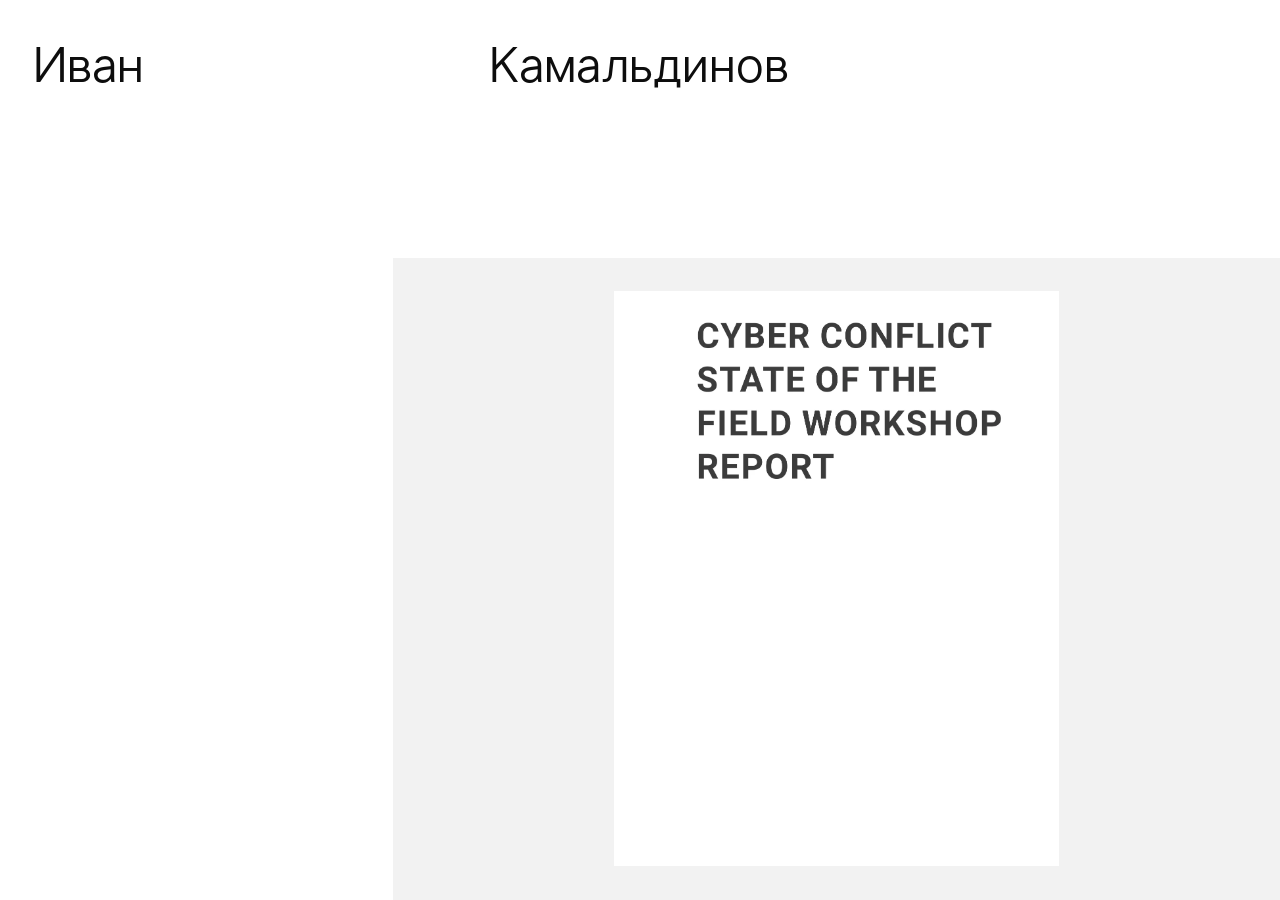
==== commit 19024e73: "Rebuild A5 as an interactive brand guide" ====
--- a/index.html
+++ b/index.html
@@ -9,11 +9,11 @@
   <link rel="preload" href="./fonts/LTSuperior-Regular.otf" as="font" type="font/otf" crossorigin>
   <link rel="stylesheet" href="./portfolio.css?v=blend-1">
   <link rel="stylesheet" href="./brandbooks.css?v=1">
-  <link rel="stylesheet" href="./a5-case.css?v=1">
+  <link rel="stylesheet" href="./a5-case.css?v=2">
   <link rel="stylesheet" href="./opening.css?v=contrast-2">
   <link rel="stylesheet" href="./gallery-transitions.css?v=gallery-hit-1">
   <link rel="stylesheet" href="./gallery-interactions.css?v=2">
-  <script type="module" src="./portfolio.js?v=a5-case-1"></script>
+  <script type="module" src="./portfolio.js?v=a5-case-2"></script>
 </head>
 <body>
   <main class="portfolio" id="portfolio" data-view="home" data-opening="reel">
--- a/a5-case.css
+++ b/a5-case.css
@@ -1,126 +1,188 @@
+@font-face {
+  font-family: Onest;
+  src: url('./fonts/Onest-Variable.woff') format('woff');
+  font-style: normal;
+  font-weight: 100 900;
+  font-display: swap;
+}
+
 [data-a5] > :not(.a5-case) { visibility: hidden; }
 .a5-case {
-  --a5-gap: clamp(8px, .78125vw, 30px);
-  --a5-margin: 2.604167%;
-  --a5-paper: #f7f5f2;
-  --a5-ink: #262321;
-  --a5-line: #cec6bd;
+  --a5-gap: .78125vw;
+  --a5-guide: #00e5df;
   position: absolute;
   inset: 0;
   overflow: auto;
   overscroll-behavior: contain;
-  color: var(--a5-ink);
-  background: var(--a5-paper);
-  font-size: clamp(13px, 1.12vw, 19px);
-  line-height: 1.35;
-  scrollbar-color: #9c8f81 var(--a5-paper);
+  scrollbar-width: thin;
+  background: #fff;
+  color: inherit;
+  font-size: clamp(13px, .94vw, 23px);
+  line-height: 1.3;
 }
 .a5-grid {
   display: grid;
   grid-template-columns: repeat(15, minmax(0, 1fr));
   column-gap: var(--a5-gap);
-  padding-inline: var(--a5-margin);
-}
-.a5-top {
-  position: sticky;
-  top: 0;
-  z-index: 2;
-  background: var(--a5-paper);
-  border-bottom: 1px solid var(--a5-line);
-}
-.a5-top-grid { align-items: center; min-height: 64px; }
-.a5-back { grid-column: 1 / 5; justify-self: start; min-height: 44px; }
-.a5-top nav {
-  grid-column: 6 / -1;
+  padding-inline: var(--gutter);
+}
+.a5-header {
+  padding-top: 4.62963dvh;
+  align-items: baseline;
+  font-size: min(3.90625vw, 6.944444dvh);
+  line-height: 1.13;
+}
+.a5-header h1 { grid-column: 1 / 6; font: inherit; }
+.a5-back {
+  grid-column: 11 / -1;
+  justify-self: end;
+  text-decoration-thickness: .045em;
+  text-underline-offset: .12em;
+}
+.a5-layout {
+  grid-template-rows: min-content 1fr;
+  padding-block: max(32px, 9dvh) max(80px, 4.62963dvh);
+}
+.a5-copy {
+  grid-area: 1 / 1 / 2 / 5;
+  max-width: 33ch;
+  padding-top: 1px;
+}
+.a5-copy h2 { font: inherit; margin-bottom: .65em; }
+.a5-specs { margin-top: .85em; color: #5a504a; }
+.a5-specs:empty { display: none; }
+.a5-visual { position: relative; grid-area: 1 / 6 / 3 / -1; min-width: 0; }
+.a5-visual-content { position: relative; min-width: 0; }
+.a5-visual-options {
+  position: absolute;
+  top: 100%;
+  inset-inline: 0;
+  min-height: 44px;
   display: flex;
   justify-content: flex-end;
-  gap: clamp(18px, 4vw, 70px);
-}
-.a5-top nav button { min-height: 44px; }
-.a5-top button:hover,
-.a5-top button[aria-current] { text-decoration: underline; text-underline-offset: .24em; }
-.a5-hero {
-  align-items: end;
-  padding-block: clamp(44px, 8vw, 124px) clamp(64px, 11vw, 150px);
-}
-.a5-title { grid-column: 1 / 5; align-self: start; }
-.a5-title h1 {
-  margin: -.025em 0 .045em;
-  font-size: clamp(6rem, 14vw, 16rem);
-  font-weight: 400;
-  line-height: .96;
-  letter-spacing: -.045em;
-}
-.a5-title p:last-child { max-width: 18ch; }
-.a5-cover { grid-column: 6 / -1; }
-.a5-page { min-width: 0; }
-.a5-page-open { display: block; width: 100%; cursor: zoom-in; overflow: clip; }
-.a5-page img {
+  align-items: center;
+}
+.a5-visual-options:empty { display: none; }
+.a5-options { display: flex; flex-wrap: wrap; gap: 0 clamp(12px, 1.35vw, 24px); }
+.a5-visual-options button { min-height: 44px; text-align: left; }
+.a5-contents { grid-area: 2 / 1 / 3 / 6; align-self: end; margin-top: clamp(20px, 6dvh, 72px); }
+.a5-chapters { display: grid; grid-template-columns: 1fr 1.65fr; gap: var(--a5-gap); }
+.a5-chapters button, .a5-original {
   display: block;
+  min-height: 24px;
+  text-align: left;
+}
+.a5-original { margin-top: 14px; color: #5a504a; }
+.a5-case button[aria-current],
+.a5-visual-options button[aria-pressed="true"] {
+  text-decoration: underline;
+  text-decoration-thickness: 1px;
+  text-underline-offset: .2em;
+}
+@media (hover: hover) and (pointer: fine) {
+  .a5-back:hover, .a5-original:hover, .a5-chapters button:hover, .a5-options button:hover {
+    text-decoration: underline;
+    text-decoration-thickness: 1px;
+    text-underline-offset: .2em;
+  }
+}
+
+.a5-stage {
+  position: relative;
+  display: block;
+  aspect-ratio: 8 / 5;
+  max-height: 67dvh;
   width: 100%;
-  height: auto;
-  aspect-ratio: 1900 / 1343;
-  object-fit: contain;
-  background: #ece8e3;
-  transition: transform 300ms var(--ease);
-}
-@media (hover: hover) {
-  .a5-page-open:hover img { transform: scale(1.012); }
-}
-.a5-page figcaption {
-  display: flex;
-  justify-content: space-between;
-  gap: 16px;
-  padding-top: 10px;
-  color: #514740;
-}
-.a5-page figcaption span:last-child { flex: none; font-variant-numeric: tabular-nums; }
-.a5-chapter {
-  row-gap: clamp(25px, 5.2vw, 84px);
-  padding-block: clamp(32px, 6.5vw, 108px) clamp(50px, 9vw, 128px);
-  border-top: 1px solid var(--a5-line);
-  scroll-margin-top: 65px;
-}
-.a5-chapter h2 {
-  grid-column: 1 / -1;
-  font-size: clamp(34px, 5.5vw, 88px);
-  line-height: 1;
-  letter-spacing: -.035em;
-  font-weight: 400;
-}
-.a5-chapter .a5-page { grid-column: span 7; }
-.a5-chapter .a5-page:nth-of-type(even) { grid-column: 9 / -1; }
-.a5-palette {
-  grid-column: 1 / -1;
+  overflow: hidden;
+  background: #efede9;
+}
+.a5-cover { background: #c3bcb4; }
+.a5-mark-stage svg, .a5-color svg { display: block; width: 100%; height: 100%; }
+.a5-mark { fill: #746661; transition: fill 240ms var(--ease); }
+.a5-cover .a5-mark { fill: #fff; }
+.a5-cover svg { transform: scale(1.43); }
+.a5-guide, .a5-grid-shadow {
+  stroke: var(--a5-guide);
+  stroke-width: 1px;
+  fill: none;
+  vector-effect: non-scaling-stroke;
+}
+.a5-construction, .a5-clear { opacity: 0; transition: opacity 220ms var(--ease); }
+.a5-clear { fill: #e1d9d1; }
+.a5-clear .a5-guide { stroke: #746661; }
+[data-mark-mode="construction"] .a5-construction, [data-mark-mode="clear"] .a5-clear { opacity: 1; }
+.a5-construction { stroke: #17847e; }
+
+.a5-color {
   display: grid;
-  grid-template-columns: repeat(15, minmax(0, 1fr));
-  gap: var(--a5-gap);
-}
-.a5-sample {
-  grid-column: 1 / 11;
-  display: grid;
-  gap: 14px;
-  min-height: 245px;
-  padding: clamp(15px, 3.1vw, 50px);
+  place-items: center;
   background: var(--sample);
   color: var(--sample-ink);
-  transition: background-color 280ms ease, color 280ms ease;
-}
-.a5-sample span { align-self: end; font-size: clamp(72px, 14vw, 170px); line-height: .9; letter-spacing: -.045em; }
-.a5-swatches { grid-column: 12 / -1; display: grid; }
-.a5-swatches button {
-  display: flex;
-  justify-content: space-between;
-  align-items: center;
-  gap: 6px;
-  min-height: 44px;
-  padding: 4px 6px 4px 12px;
-  border-bottom: 1px solid var(--a5-line);
-  border-left: 12px solid var(--swatch);
-  font-variant-numeric: tabular-nums;
-  text-align: left;
-}
-.a5-swatches button[aria-pressed="true"] { background: #ece6de; }
+  transition: background-color 280ms var(--ease), color 280ms var(--ease);
+}
+.a5-color svg { width: 42%; height: auto; fill: currentColor; }
+.a5-color-values {
+  position: absolute;
+  left: 4%;
+  bottom: 5%;
+  white-space: pre-line;
+}
+.a5-colors { position: absolute; top: 100%; inset-inline: 0; display: grid; grid-template-columns: repeat(5, minmax(0, 1fr)); }
+.a5-colors button { min-width: 0; text-align: left; }
+.a5-colors button span { display: block; padding-inline: 4px; }
+.a5-colors button span:first-child {
+  height: clamp(16px, 3.1vh, 32px);
+  margin-bottom: 4px;
+  background: var(--swatch);
+}
+.a5-colors button[aria-pressed="true"] span:nth-child(2) { text-decoration: underline; text-underline-offset: .23em; }
+
+.a5-type {
+  display: grid;
+  align-content: center;
+  gap: clamp(12px, 3vh, 42px);
+  padding: 5%;
+  font-family: Onest, system-ui, sans-serif;
+  color: #29221f;
+  background: #e5e1e6;
+}
+.a5-type textarea {
+  padding: 0;
+  width: 100%;
+  font: inherit;
+  font-size: clamp(24px, 5.5vw, 120px);
+  font-weight: 500;
+  line-height: 1.03;
+  color: inherit;
+  background: transparent;
+  border: 0;
+  resize: none;
+}
+.a5-type[data-weight="400"] textarea { font-weight: 400; }
+.a5-type p span { white-space: nowrap; }
+
+.a5-mockup { cursor: crosshair; isolation: isolate; display: grid; place-items: center; container-type: size; }
+[data-mockup="card"] { background: #e6e1e7; }
+[data-mockup="letter"] { background: #e7e4e7; }
+[data-mockup="billboard"] { background: #e9e6ea; }
+[data-mockup="sign"] { background: #e3e0e6; }
+[data-mockup="brochure"] { background: #eae8eb; }
+[data-mockup="badge"] { background: #eeebee; }
+.a5-mockup-art { position: relative; display: block; width: min(100cqw, calc(100cqh * var(--ratio))); aspect-ratio: var(--ratio); }
+.a5-mockup img, .a5-mockup svg { display: block; width: 100%; height: 100%; }
+
+.a5-mockup svg {
+  position: absolute;
+  pointer-events: none;
+  inset: 0;
+  opacity: 0;
+  transition: opacity 220ms var(--ease);
+}
+.a5-grid-shadow { stroke: #123e43; stroke-opacity: .65; stroke-width: 2px; }
+.a5-mockup[aria-pressed="true"] svg, .a5-mockup:focus-visible svg { opacity: 1; }
+@media (hover: hover) and (pointer: fine) {
+  .a5-mockup:hover svg { opacity: 1; }
+}
 
 .a5-zoom {
   width: min(100% - 24px, 1900px);
@@ -147,16 +209,27 @@
 .a5-zoom-label { margin-left: auto; font-variant-numeric: tabular-nums; }
 .a5-zoom img { display: block; width: 100%; min-width: 1050px; height: auto; }
 
-@media (max-width: 760px) {
-  .a5-case { --a5-margin: 5.128205%; }
-  .a5-grid, .a5-palette { grid-template-columns: repeat(6, minmax(0, 1fr)); }
-  .a5-top-grid { min-height: 48px; }
-  .a5-back { grid-column: 1 / 2; white-space: nowrap; }
-  .a5-top nav { grid-column: 2 / -1; gap: clamp(8px, 2vw, 15px); }
-  .a5-top nav button { white-space: nowrap; }
-  .a5-title, .a5-cover, .a5-chapter .a5-page, .a5-chapter .a5-page:nth-of-type(even),
-  .a5-sample, .a5-swatches { grid-column: 1 / -1; }
-  .a5-hero { row-gap: 25px; }
-  .a5-chapter { scroll-margin-top: 49px; }
-  .a5-sample { min-height: 175px; }
-}
+@media (max-aspect-ratio: 1/1), (max-width: 760px) {
+  .a5-grid { grid-template-columns: repeat(6, minmax(0, 1fr)); }
+  .a5-header {
+    padding-top: max(2.843602dvh, env(safe-area-inset-top));
+    font-size: clamp(19px, 6.153846vw, 32px);
+  }
+  .a5-header h1 { grid-column: 1 / 4; }
+  .a5-back { grid-column: 4 / -1; }
+  .a5-layout { gap: 20px var(--a5-gap); padding-block: 30px max(24px, env(safe-area-inset-bottom)); }
+  .a5-copy { grid-area: 1 / 1 / 2 / -1; max-width: none; min-height: 7.25em; }
+  .a5-contents { grid-area: 2 / 1 / 3 / -1; margin-top: 0; min-width: 0; }
+  .a5-visual { position: relative; grid-area: 3 / 1 / 4 / -1; }
+  .a5-chapters { display: flex; overflow-x: auto; scrollbar-width: thin; }
+  .a5-chapters div { display: contents; }
+  .a5-chapters button { white-space: nowrap; padding-inline: 0 13px; min-height: 36px; }
+  .a5-original { margin-top: 5px; min-height: 32px; }
+  .a5-visual-options, .a5-colors { position: static; }
+  .a5-colors button span:nth-child(2) { overflow-wrap: anywhere; }
+  .a5-colors button { font-size: clamp(9px, 2.4vw, 13px); }
+  .a5-color-values { font-size: .85em; }
+}
+@media (prefers-reduced-motion: reduce) {
+  .a5-case *, .a5-case *::before, .a5-case *::after { transition: none !important; }
+}
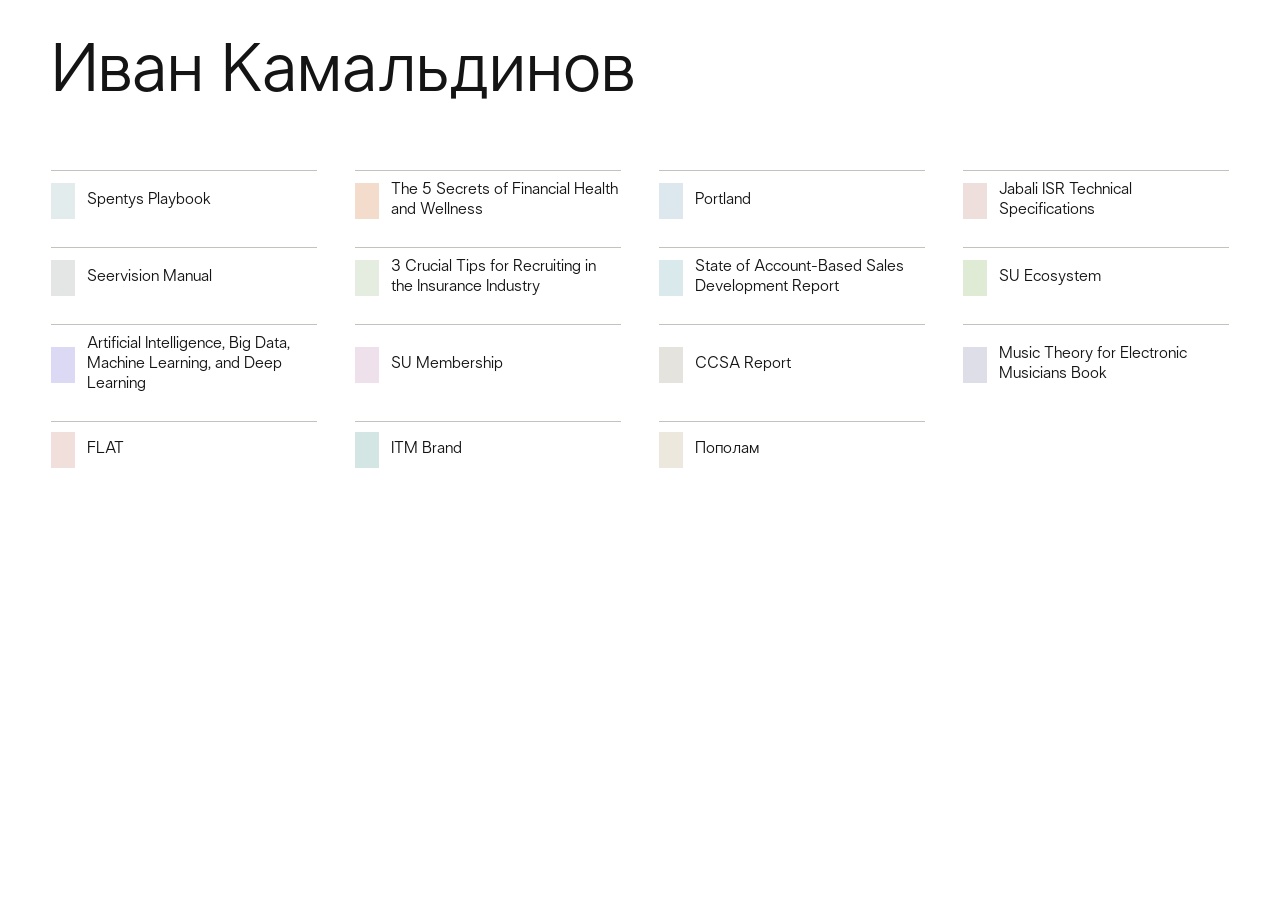
==== commit 85a01a52: "Integrate 15 responsive vector case studies with portfolio routing" ====
--- a/index.html
+++ b/index.html
@@ -7,13 +7,13 @@
   <meta name="theme-color" content="#ffffff">
   <title>Иван Камальдинов — портфолио</title>
   <link rel="preload" href="./fonts/LTSuperior-Regular.otf" as="font" type="font/otf" crossorigin>
-  <link rel="stylesheet" href="./portfolio.css?v=blend-1">
-  <link rel="stylesheet" href="./brandbooks.css?v=1">
-  <link rel="stylesheet" href="./a5-case.css?v=2">
+  <link rel="stylesheet" href="./portfolio.css?v=a5-reader-1">
+  <link rel="stylesheet" href="./brandbooks.css?v=a5-reader-1">
+  <link rel="stylesheet" href="./a5-case.css?v=a5-reader-1">
   <link rel="stylesheet" href="./opening.css?v=contrast-2">
   <link rel="stylesheet" href="./gallery-transitions.css?v=gallery-hit-1">
-  <link rel="stylesheet" href="./gallery-interactions.css?v=2">
-  <script type="module" src="./portfolio.js?v=a5-case-2"></script>
+  <link rel="stylesheet" href="./gallery-interactions.css?v=a5-reader-1">
+  <script type="module" src="./portfolio.js?v=a5-reader-1"></script>
 </head>
 <body>
   <main class="portfolio" id="portfolio" data-view="home" data-opening="reel">
@@ -68,12 +68,14 @@
       <nav class="book-strip" aria-label="Все страницы брендбука"></nav>
     </section>
     <section class="a5-case" id="a5-case" aria-label="A5. Фирменный стиль" hidden></section>
+    <section id="case-viewer" class="case-viewer" hidden aria-label="Кейс проекта"><iframe id="case-frame" title="Интерактивный кейс" loading="eager"></iframe></section>
   </main>
   <dialog id="a5-zoom" class="a5-zoom" aria-label="Страница руководства A5">
     <form method="dialog">
       <button value="close">Закрыть ×</button>
       <button type="button" data-a5-zoom="-1" aria-label="Предыдущая страница">←</button>
       <button type="button" data-a5-zoom="1" aria-label="Следующая страница">→</button>
+      <button type="button" data-a5-size aria-pressed="false">100%</button>
       <output class="a5-zoom-label" aria-live="polite"></output>
     </form>
     <img alt="">
--- a/portfolio.css
+++ b/portfolio.css
@@ -10,6 +10,10 @@
   font-family: 'LT Superior', Arial, sans-serif;
   color: #0d0d0d;
   background: #fff;
+  --site-gutter: 2.604167%;
+  --site-text: min(.625vw, 1.111111dvh);
+  --site-title: min(3.90625vw, 6.944444dvh);
+  font-size: var(--site-text);
   --ease: cubic-bezier(.22, 1, .36, 1);
   --move: 760ms var(--ease);
   --fade: 560ms ease;
@@ -29,7 +33,7 @@
 :focus-visible { outline: 1px solid currentColor; outline-offset: 3px; }
 
 .portfolio {
-  --gutter: 2.604167%;
+  --gutter: var(--site-gutter);
   --second: 8.984375%;
   --surname: 49.92%;
   --right: 91.796875%;
@@ -46,7 +50,7 @@
   width: 100%;
   height: 100dvh;
   overflow: clip;
-  font-size: min(.625vw, 1.111111dvh);
+  font-size: var(--site-text);
   line-height: 1.2;
 }
 
@@ -119,7 +123,7 @@
 [data-view="detail"] .image-field:has(.project-cover.is-current)::after { opacity: 1; }
 
 .name, .project-title, .top-action {
-  font-size: min(3.90625vw, 6.944444dvh);
+  font-size: var(--site-title);
   line-height: 1.13;
   font-weight: 400;
 }
@@ -141,7 +145,7 @@
 .project-title {
   left: var(--gutter);
   right: 21.71875%;
-  font-size: min(3.90625vw, 6.944444dvh);
+  font-size: var(--site-title);
   overflow-wrap: anywhere;
 }
 .name, .cv-button, .intro, .caption, .carousel-controls, .menu, .project-title, .project-info, .detail-back {
@@ -271,9 +275,13 @@
 dialog button { margin-top: 1.2em; text-decoration: underline; }
 
 @media (max-aspect-ratio: 1/1) {
+  :root {
+    --site-gutter: 5.128205%;
+    --site-text: clamp(11px, 3.076923vw, 16px);
+    --site-title: clamp(19px, 6.153846vw, 32px);
+  }
   .portfolio {
     /* 390 × 844 reference. Raise the bottom menu on short screens. */
-    --gutter: 5.128205%;
     --second: 51.538462%;
     --header-y: max(2.843602%, env(safe-area-inset-top));
     --intro-y: max(13.507109%, calc(env(safe-area-inset-top) + 4.65em));
@@ -285,17 +293,13 @@
     --projects-width: 43.333333%;
     --format-shift: -46.410257vw;
     --intro-width: 89.74359%;
-    font-size: clamp(11px, 3.076923vw, 16px);
     line-height: 1.25;
   }
-  .name, .top-action { font-size: clamp(19px, 6.153846vw, 32px); }
   .intro-desktop-copy { display: none; }
   .intro-mobile-copy { display: inline; white-space: pre-line; }
   [data-view="detail"] {
     --nav-y: min(83.412322%, calc(100% - 6em - max(16px, env(safe-area-inset-bottom))));
-    font-size: clamp(13px, 3.846154vw, 18px);
-  }
-  .project-title, [data-view="detail"] .top-action { font-size: clamp(22px, 7.692308vw, 40px); }
+  }
   .project-title { right: 36%; line-height: 1.2333; }
   .intro {
     white-space: normal;
@@ -336,7 +340,6 @@
     top: var(--caption-y);
     left: var(--second);
     right: auto;
-    font-size: 1.25em;
     gap: .16em;
   }
   [data-view="detail"] .carousel-controls {
@@ -388,3 +391,8 @@
   transition: text-decoration-color 240ms ease;
 }
 .caption-link[href]:hover #slide-title { text-decoration-color: currentColor; }
+
+/* Immersive vector case studies: retain the original home grid and routing. */
+.case-viewer{position:absolute;z-index:30;inset:0;width:100%;height:100%;background:#fff;overflow:hidden;}
+.case-viewer iframe{display:block;width:100%;height:100%;border:0;outline:0;background:#fff;}
+[data-case] .gallery-hitarea{pointer-events:none;}
--- a/brandbooks.css
+++ b/brandbooks.css
@@ -3,8 +3,6 @@
 [data-book] .project-info { visibility: hidden; }
 
 [data-book] { background: #f3f2ee; }
-[data-book] .project-title,
-[data-book] .top-action { font-size: clamp(26px, 3.2vw, 62px); }
 
 .brandbook {
   --page-gap: clamp(12px, 2vw, 34px);
@@ -13,7 +11,6 @@
   display: grid;
   grid-template-rows: minmax(0, 1fr) auto auto;
   gap: 14px;
-  font-size: 13px;
   animation: book-arrive 520ms var(--ease) both;
 }
 @keyframes book-arrive {
@@ -68,7 +65,6 @@
   object-fit: contain;
   box-shadow: 0 3px 12px rgb(30 26 15 / .14);
 }
-.book-neighbor span { font-size: 18px; }
 .book-neighbor:focus-visible { opacity: 1; }
 @media (hover: hover) and (pointer: fine) {
   .book-neighbor:enabled:hover { opacity: 1; transform: translateY(-4px); }
@@ -145,8 +141,6 @@
 .book-zoom img { display: block; min-width: 1100px; width: 100%; height: auto; }
 
 @media (max-aspect-ratio: 1/1) {
-  [data-book] .project-title,
-  [data-book] .top-action { font-size: clamp(22px, 7vw, 40px); }
   .brandbook {
     --page-gap: 6px;
     inset-block-start: max(104px, 15dvh);
--- a/a5-case.css
+++ b/a5-case.css
@@ -10,15 +10,37 @@
 .a5-case {
   --a5-gap: .78125vw;
   --a5-guide: #00e5df;
-  position: absolute;
-  inset: 0;
-  overflow: auto;
-  overscroll-behavior: contain;
-  scrollbar-width: thin;
-  background: #fff;
-  color: inherit;
-  font-size: clamp(13px, .94vw, 23px);
+  --a5-bottom: max(24px, env(safe-area-inset-bottom));
+  position: absolute;
+  inset: 0;
+  isolation: isolate;
+  display: grid;
+  grid-template-rows: auto minmax(0, 1fr);
+  overflow: hidden;
+  background: #faf9f7;
   line-height: 1.3;
+}
+.a5-case[hidden] { display: none; }
+.a5-background, .a5-background > div {
+  position: absolute;
+  inset: 0;
+  pointer-events: none;
+}
+.a5-background { z-index: -1; overflow: hidden; }
+.a5-background > div {
+  background-position: center;
+  background-size: cover;
+  filter: blur(clamp(34px, 5vw, 110px)) saturate(.78);
+  transform: scale(1.22);
+  opacity: 0;
+  transition: opacity var(--fade);
+}
+.a5-background > .is-current { opacity: 1; }
+.a5-background::after {
+  content: '';
+  position: absolute;
+  inset: 0;
+  background: linear-gradient(90deg, rgb(255 255 255 / .72), rgb(255 255 255 / .43));
 }
 .a5-grid {
   display: grid;
@@ -29,7 +51,7 @@
 .a5-header {
   padding-top: 4.62963dvh;
   align-items: baseline;
-  font-size: min(3.90625vw, 6.944444dvh);
+  font-size: var(--site-title);
   line-height: 1.13;
 }
 .a5-header h1 { grid-column: 1 / 6; font: inherit; }
@@ -40,67 +62,111 @@
   text-underline-offset: .12em;
 }
 .a5-layout {
-  grid-template-rows: min-content 1fr;
-  padding-block: max(32px, 9dvh) max(80px, 4.62963dvh);
-}
-.a5-copy {
-  grid-area: 1 / 1 / 2 / 5;
-  max-width: 33ch;
-  padding-top: 1px;
-}
-.a5-copy h2 { font: inherit; margin-bottom: .65em; }
-.a5-specs { margin-top: .85em; color: #5a504a; }
+  min-height: 0;
+  padding-block: clamp(20px, 6dvh, 100px) var(--a5-bottom);
+  grid-template-rows: minmax(0, 1fr);
+}
+.a5-copy { grid-column: 1 / 4; max-width: 34ch; align-self: start; }
+.a5-copy h2 { font: inherit; margin-bottom: .62em; }
+.a5-specs { margin-top: .85em; color: #4e4642; }
 .a5-specs:empty { display: none; }
-.a5-visual { position: relative; grid-area: 1 / 6 / 3 / -1; min-width: 0; }
-.a5-visual-content { position: relative; min-width: 0; }
-.a5-visual-options {
-  position: absolute;
-  top: 100%;
-  inset-inline: 0;
-  min-height: 44px;
-  display: flex;
-  justify-content: flex-end;
-  align-items: center;
-}
-.a5-visual-options:empty { display: none; }
-.a5-options { display: flex; flex-wrap: wrap; gap: 0 clamp(12px, 1.35vw, 24px); }
-.a5-visual-options button { min-height: 44px; text-align: left; }
-.a5-contents { grid-area: 2 / 1 / 3 / 6; align-self: end; margin-top: clamp(20px, 6dvh, 72px); }
-.a5-chapters { display: grid; grid-template-columns: 1fr 1.65fr; gap: var(--a5-gap); }
-.a5-chapters button, .a5-original {
+.a5-contents {
+  grid-column: 4 / 6;
+  align-self: stretch;
+  justify-self: end;
+  position: relative;
+  width: min(100%, 140px);
+  min-height: 0;
+  padding: 4px 10px 14px 4px;
+  overflow: auto;
+  overscroll-behavior: contain;
+  scrollbar-width: thin;
+  scrollbar-color: #aaa39a transparent;
+}
+.a5-contents button {
+  display: grid;
+  width: 100%;
+  gap: 3px;
+  margin-bottom: clamp(9px, 1.45dvh, 18px);
+  text-align: right;
+  color: #443e39;
+}
+.a5-thumb {
   display: block;
-  min-height: 24px;
-  text-align: left;
-}
-.a5-original { margin-top: 14px; color: #5a504a; }
-.a5-case button[aria-current],
-.a5-visual-options button[aria-pressed="true"] {
-  text-decoration: underline;
-  text-decoration-thickness: 1px;
-  text-underline-offset: .2em;
-}
-@media (hover: hover) and (pointer: fine) {
-  .a5-back:hover, .a5-original:hover, .a5-chapters button:hover, .a5-options button:hover {
-    text-decoration: underline;
-    text-decoration-thickness: 1px;
-    text-underline-offset: .2em;
-  }
-}
-
-.a5-stage {
+  width: 100%;
+  aspect-ratio: 116 / 82;
+  background: url('./images/brandbooks/a5/thumbs.webp') var(--x) var(--y) / 600% 300% no-repeat;
+  outline: 1px solid rgb(45 39 35 / .22);
+  box-shadow: 0 3px 10px rgb(34 27 21 / .08);
+  opacity: .75;
+  transition: opacity 160ms var(--ease);
+}
+.a5-contents [aria-current] .a5-thumb {
+  outline: 1px solid #211d19;
+  outline-offset: 3px;
+  opacity: 1;
+}
+.a5-contents [aria-current] { color: #0d0d0d; }
+.a5-reader {
+  grid-column: 6 / -1;
+  min-width: 0;
+  min-height: 0;
+  display: grid;
+  container-type: size;
+  grid-template-rows: auto auto auto;
+  align-content: start;
+}
+.a5-page-area { min-height: 0; touch-action: pan-y pinch-zoom; }
+.a5-visual-content, .a5-tools, .a5-detail-options {
+  width: min(100cqw, calc(max(1px, 100cqh - 44px) * 1900 / 1343));
+}
+.a5-visual-content:has(.a5-colors, .a5-mark-stage, .a5-type) {
+  width: min(100cqw, calc(max(1px, 100cqh - 96px) * 1900 / 1343));
+}
+.a5-art {
   position: relative;
   display: block;
-  aspect-ratio: 8 / 5;
-  max-height: 67dvh;
-  width: 100%;
-  overflow: hidden;
-  background: #efede9;
-}
-.a5-cover { background: #c3bcb4; }
+  width: 100%;
+  background: #f7f5f2;
+  cursor: zoom-in;
+  box-shadow: 0 12px 40px rgb(34 27 21 / .13);
+}
+.a5-art img { display: block; width: 100%; height: auto; }
+.a5-page-grid {
+  position: absolute;
+  inset: 0;
+  width: 100%;
+  height: 100%;
+  pointer-events: none;
+  opacity: 0;
+  transition: opacity 190ms var(--ease);
+}
+[data-grid-on] .a5-page-grid { opacity: 1; }
+.a5-grid-shadow { stroke: #123e43; stroke-opacity: .65; stroke-width: 2px; }
+.a5-tools, .a5-options, .a5-pager {
+  display: flex;
+  align-items: center;
+  gap: clamp(6px, .95vw, 18px);
+}
+.a5-tools { justify-content: space-between; flex-wrap: wrap; gap: 0 12px; }
+.a5-options { flex-wrap: wrap; justify-content: flex-end; }
+.a5-detail-options:empty { display: none; }
+.a5-tools button, .a5-detail-options button { min-height: 36px; }
+.a5-pager > button { min-width: 24px; }
+.a5-pager > button[aria-disabled="true"], .a5-zoom form button:disabled { opacity: .4; cursor: default; }
+.a5-count { white-space: nowrap; font-variant-numeric: tabular-nums; }
+.a5-case button[aria-pressed="true"] { text-decoration: underline; text-underline-offset: .21em; }
+@media (hover: hover) and (pointer: fine) {
+  .a5-contents button:hover .a5-thumb { opacity: 1; }
+  .a5-tools button:not([aria-disabled="true"]):hover, .a5-detail-options button:hover {
+    text-decoration: underline;
+    text-underline-offset: .21em;
+  }
+  [data-has-grid] .a5-art:hover .a5-page-grid { opacity: 1; }
+}
+.a5-stage { position: relative; display: block; aspect-ratio: 1900 / 1343; width: 100%; overflow: hidden; background: #efede9; }
 .a5-mark-stage svg, .a5-color svg { display: block; width: 100%; height: 100%; }
 .a5-mark { fill: #746661; transition: fill 240ms var(--ease); }
-.a5-cover .a5-mark { fill: #fff; }
-.a5-cover svg { transform: scale(1.43); }
 .a5-guide, .a5-grid-shadow {
   stroke: var(--a5-guide);
   stroke-width: 1px;
@@ -127,7 +193,7 @@
   bottom: 5%;
   white-space: pre-line;
 }
-.a5-colors { position: absolute; top: 100%; inset-inline: 0; display: grid; grid-template-columns: repeat(5, minmax(0, 1fr)); }
+.a5-colors { display: grid; grid-template-columns: repeat(5, minmax(0, 1fr)); }
 .a5-colors button { min-width: 0; text-align: left; }
 .a5-colors button span { display: block; padding-inline: 4px; }
 .a5-colors button span:first-child {
@@ -150,7 +216,7 @@
   padding: 0;
   width: 100%;
   font: inherit;
-  font-size: clamp(24px, 5.5vw, 120px);
+  font-size: var(--site-title);
   font-weight: 500;
   line-height: 1.03;
   color: inherit;
@@ -161,74 +227,58 @@
 .a5-type[data-weight="400"] textarea { font-weight: 400; }
 .a5-type p span { white-space: nowrap; }
 
-.a5-mockup { cursor: crosshair; isolation: isolate; display: grid; place-items: center; container-type: size; }
-[data-mockup="card"] { background: #e6e1e7; }
-[data-mockup="letter"] { background: #e7e4e7; }
-[data-mockup="billboard"] { background: #e9e6ea; }
-[data-mockup="sign"] { background: #e3e0e6; }
-[data-mockup="brochure"] { background: #eae8eb; }
-[data-mockup="badge"] { background: #eeebee; }
-.a5-mockup-art { position: relative; display: block; width: min(100cqw, calc(100cqh * var(--ratio))); aspect-ratio: var(--ratio); }
-.a5-mockup img, .a5-mockup svg { display: block; width: 100%; height: 100%; }
-
-.a5-mockup svg {
-  position: absolute;
-  pointer-events: none;
-  inset: 0;
-  opacity: 0;
-  transition: opacity 220ms var(--ease);
-}
-.a5-grid-shadow { stroke: #123e43; stroke-opacity: .65; stroke-width: 2px; }
-.a5-mockup[aria-pressed="true"] svg, .a5-mockup:focus-visible svg { opacity: 1; }
-@media (hover: hover) and (pointer: fine) {
-  .a5-mockup:hover svg { opacity: 1; }
-}
 
 .a5-zoom {
-  width: min(100% - 24px, 1900px);
-  height: calc(100% - 24px);
+  width: 100%;
+  height: 100%;
   max-width: none;
   max-height: none;
+  margin: 0;
+  padding: 0 var(--site-gutter) 16px;
   overflow: auto;
-  padding: 0 16px 16px;
+  overscroll-behavior: contain;
   background: #f7f5f2;
   border: 0;
 }
 .a5-zoom form {
   position: sticky;
   top: 0;
-  left: 0;
+  left: var(--site-gutter);
+  z-index: 1;
   display: flex;
   flex-wrap: wrap;
-  gap: 0 16px;
+  gap: 0 clamp(8px, 1vw, 16px);
   align-items: center;
   background: #f7f5f2;
 }
-.a5-zoom form button { min-width: 44px; min-height: 44px; margin: 0; }
-.a5-zoom form button:disabled { opacity: .45; cursor: default; }
+.a5-zoom form button { min-width: 27px; min-height: 44px; margin: 0; }
 .a5-zoom-label { margin-left: auto; font-variant-numeric: tabular-nums; }
-.a5-zoom img { display: block; width: 100%; min-width: 1050px; height: auto; }
-
-@media (max-aspect-ratio: 1/1), (max-width: 760px) {
-  .a5-grid { grid-template-columns: repeat(6, minmax(0, 1fr)); }
-  .a5-header {
-    padding-top: max(2.843602dvh, env(safe-area-inset-top));
-    font-size: clamp(19px, 6.153846vw, 32px);
-  }
+.a5-zoom img {
+  display: block;
+  width: min(100%, calc((100dvh - 66px) * 1900 / 1343));
+  height: auto;
+  margin-inline: auto;
+}
+.a5-zoom[data-full-size] img { width: 1900px; max-width: none; margin-inline: 0; }
+
+@media (max-aspect-ratio: 1/1), (max-width: 720px) {
+  .a5-case { overflow: auto; grid-template-rows: auto auto; align-content: start; }
+  .a5-background { position: fixed; }
+  .a5-grid { grid-template-columns: repeat(6, minmax(0, 1fr)); gap: 12px max(7px, var(--a5-gap)); }
+  .a5-header { padding-top: max(2.843602dvh, env(safe-area-inset-top)); }
   .a5-header h1 { grid-column: 1 / 4; }
   .a5-back { grid-column: 4 / -1; }
-  .a5-layout { gap: 20px var(--a5-gap); padding-block: 30px max(24px, env(safe-area-inset-bottom)); }
-  .a5-copy { grid-area: 1 / 1 / 2 / -1; max-width: none; min-height: 7.25em; }
-  .a5-contents { grid-area: 2 / 1 / 3 / -1; margin-top: 0; min-width: 0; }
-  .a5-visual { position: relative; grid-area: 3 / 1 / 4 / -1; }
-  .a5-chapters { display: flex; overflow-x: auto; scrollbar-width: thin; }
-  .a5-chapters div { display: contents; }
-  .a5-chapters button { white-space: nowrap; padding-inline: 0 13px; min-height: 36px; }
-  .a5-original { margin-top: 5px; min-height: 32px; }
-  .a5-visual-options, .a5-colors { position: static; }
+  .a5-layout { grid-template-rows: auto auto; padding-block: 18px var(--a5-bottom); }
+  .a5-copy { grid-area: 2 / 2 / 3 / -1; max-width: none; }
+  .a5-contents { grid-area: 1 / 1 / 3 / 2; min-height: 0; padding-inline-end: 5px; max-height: min(70dvh, 580px); }
+  .a5-reader { grid-area: 1 / 2 / 2 / -1; container-type: normal; }
+  .a5-visual-content, .a5-tools, .a5-detail-options,
+  .a5-visual-content:has(.a5-colors, .a5-mark-stage, .a5-type) { width: 100%; }
+  .a5-options { justify-content: start; }
+  .a5-tools button, .a5-detail-options button { min-height: 44px; }
+  .a5-colors { grid-template-columns: repeat(3, minmax(0, 1fr)); gap: 5px 0; }
   .a5-colors button span:nth-child(2) { overflow-wrap: anywhere; }
-  .a5-colors button { font-size: clamp(9px, 2.4vw, 13px); }
-  .a5-color-values { font-size: .85em; }
+  .a5-type { gap: 7px; }
 }
 @media (prefers-reduced-motion: reduce) {
   .a5-case *, .a5-case *::before, .a5-case *::after { transition: none !important; }
--- a/gallery-interactions.css
+++ b/gallery-interactions.css
@@ -20,7 +20,7 @@
   top: var(--cursor-y, 50%);
   transform: translate(-50%, -50%);
   font-family: 'LT Superior', Arial, sans-serif;
-  font-size: clamp(15px, 1.5vw, 26px);
+  font-size: var(--site-text);
   font-weight: 400;
   line-height: 1;
   color: var(--gallery-ink, #111);
